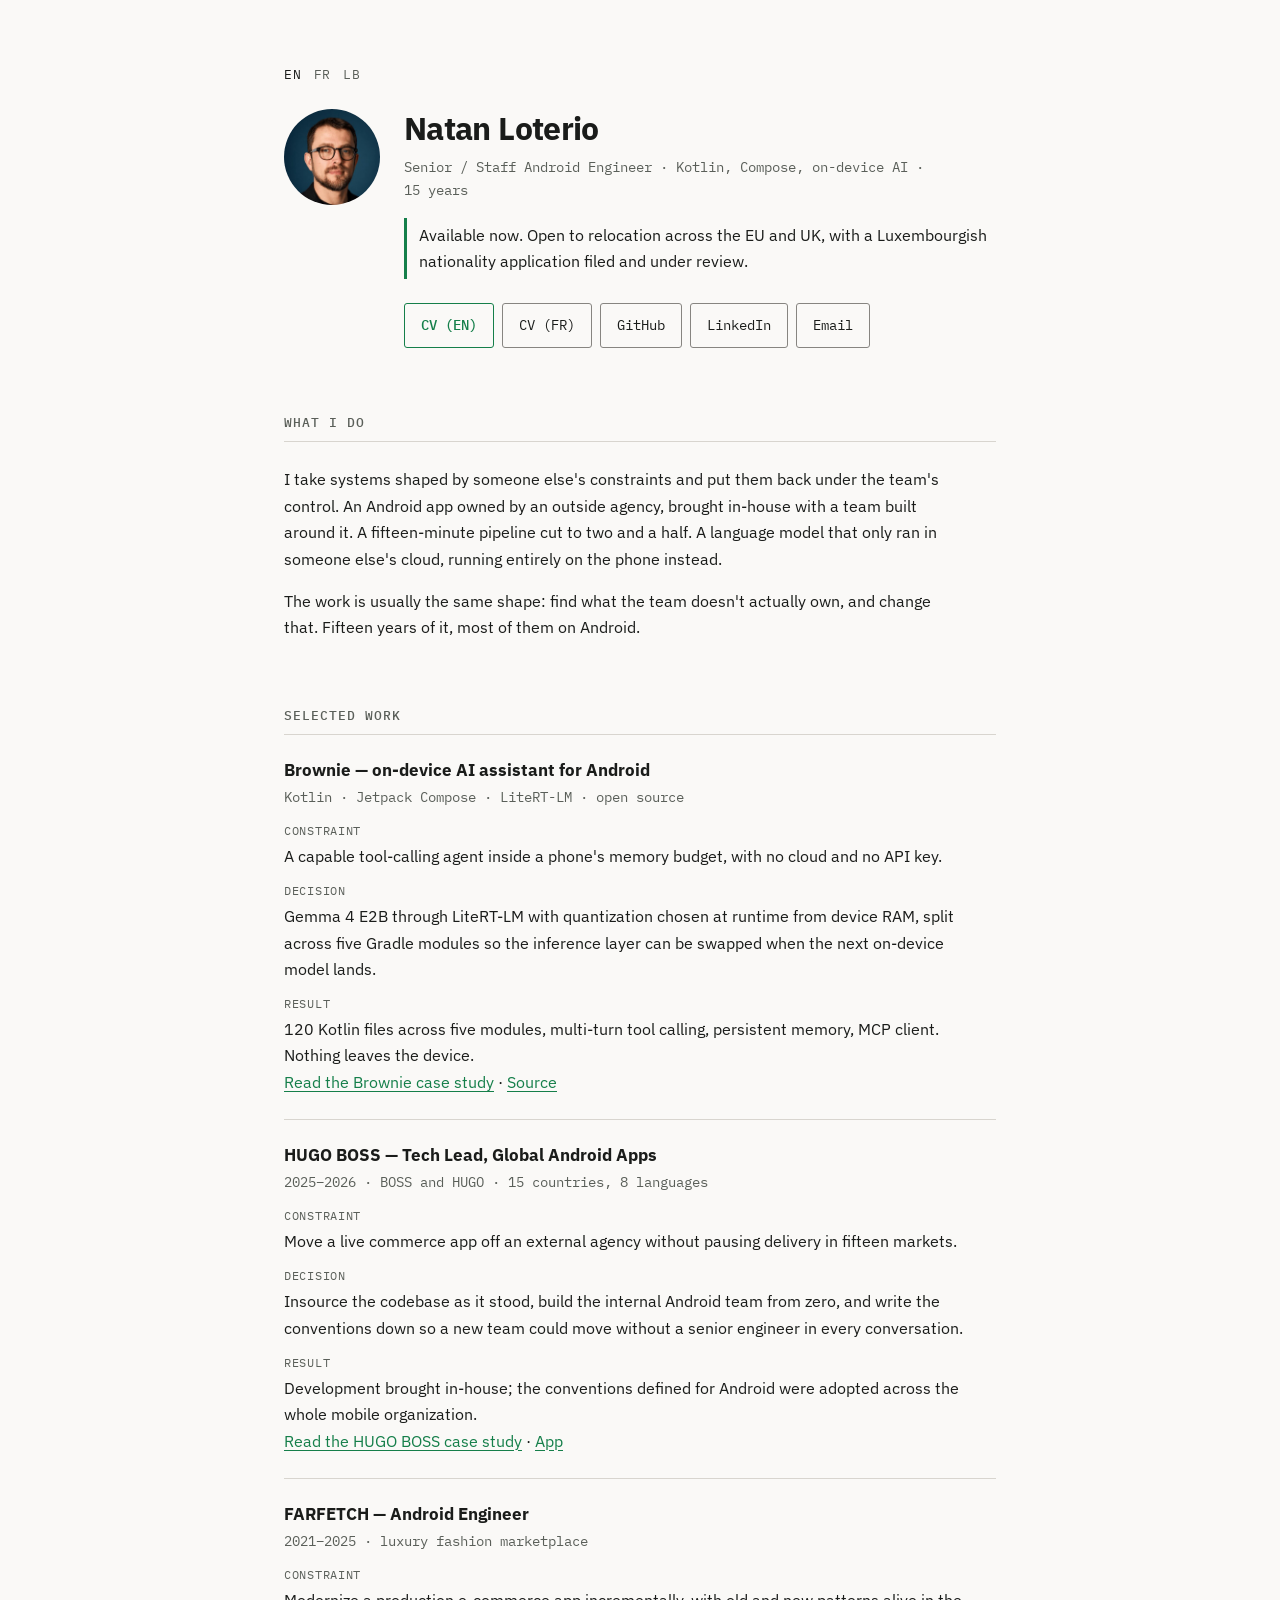
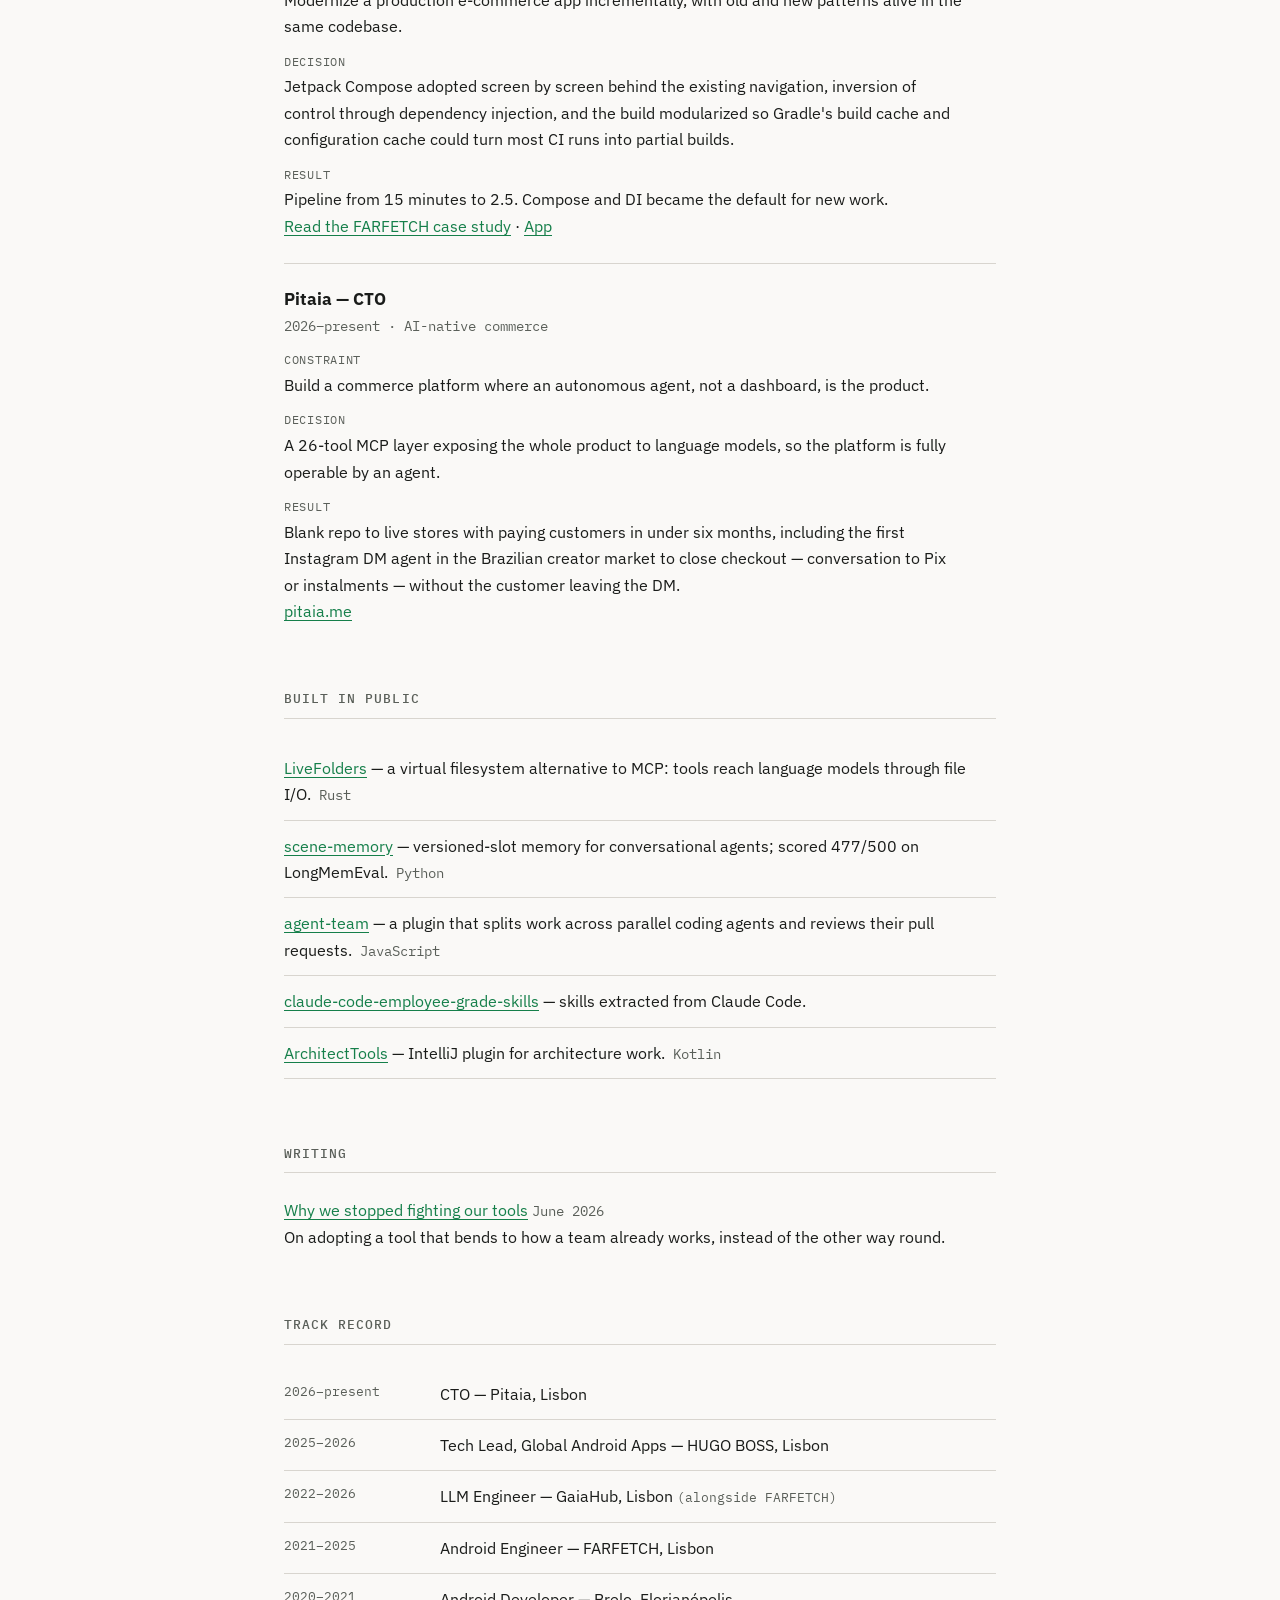
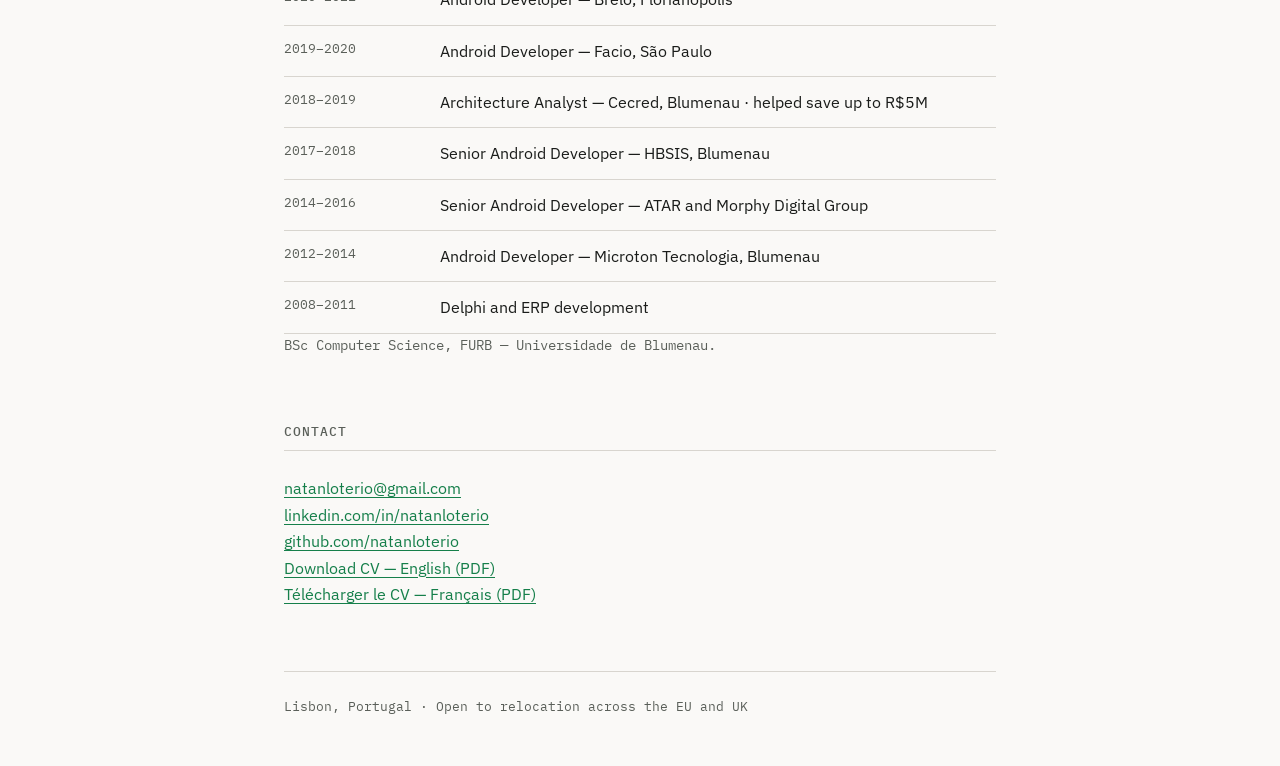
==== index.html @ 4a1eedd2 "feat: add language infrastructure for FR and LB scaffolding Task 10: switcher, hreflang alternates, " ====
<!DOCTYPE html>
<html lang="en">
<head>
<meta charset="utf-8">
<meta name="viewport" content="width=device-width, initial-scale=1">
<title>Natan Loterio — Senior / Staff Android Engineer</title>
<meta name="description" content="Senior / Staff Android Engineer, 15 years in software and 13 on Android. Kotlin, Compose, on-device AI. Previously Tech Lead at HUGO BOSS and Android Engineer at FARFETCH. Open to relocation across the EU and UK.">
<meta property="og:title" content="Natan Loterio — Senior / Staff Android Engineer">
<meta property="og:description" content="Fifteen years of it, most of them on Android. I take systems shaped by someone else's constraints and put them back under the team's control.">
<meta property="og:image" content="https://loterio.me/assets/og.png">
<meta property="og:url" content="https://loterio.me/">
<meta property="og:type" content="profile">
<link rel="canonical" href="https://loterio.me/">
<link rel="alternate" hreflang="en" href="https://loterio.me/">
<link rel="alternate" hreflang="fr" href="https://loterio.me/fr/">
<link rel="alternate" hreflang="lb" href="https://loterio.me/lb/">
<link rel="alternate" hreflang="x-default" href="https://loterio.me/">
<link rel="icon" href="assets/favicon.ico" sizes="any">
<link rel="preconnect" href="https://fonts.googleapis.com">
<link rel="preconnect" href="https://fonts.gstatic.com" crossorigin>
<link href="https://fonts.googleapis.com/css2?family=IBM+Plex+Mono:wght@400;500&family=IBM+Plex+Sans:wght@400;500&display=swap" rel="stylesheet">
<link rel="stylesheet" href="assets/site.css">
<script type="application/ld+json">
{"@context":"https://schema.org","@type":"Person","name":"Natan Loterio","jobTitle":"Senior / Staff Android Engineer","email":"mailto:natanloterio@gmail.com","url":"https://loterio.me/","image":"https://loterio.me/assets/natan.jpg","address":{"@type":"PostalAddress","addressLocality":"Lisbon","addressCountry":"PT"},"alumniOf":{"@type":"CollegeOrUniversity","name":"FURB — Universidade de Blumenau"},"knowsAbout":["Android","Kotlin","Jetpack Compose","On-device machine learning","Mobile architecture"],"sameAs":["https://github.com/natanloterio","https://www.linkedin.com/in/natanloterio","https://natanloterio.substack.com"]}
</script>
</head>
<body>

<nav class="langs" aria-label="Language">
  <span aria-current="true">EN</span>
  <a href="fr/" hreflang="fr" lang="fr">FR</a>
  <a href="lb/" hreflang="lb" lang="lb">LB</a>
</nav>

<header class="hero">
  <img class="portrait" src="assets/natan.jpg" width="96" height="96" alt="Portrait of Natan Loterio">
  <div>
    <h1>Natan Loterio</h1>
    <p class="role">Senior / Staff Android Engineer · Kotlin, Compose, on-device AI · 15&nbsp;years</p>
    <p class="status">Available now. Open to relocation across the EU and UK, with a Luxembourgish nationality application filed and under review.</p>
    <nav class="actions" aria-label="Profile links">
      <a class="btn primary" href="assets/cv-en.pdf">CV (EN)</a>
      <a class="btn" href="assets/cv-fr.pdf">CV (FR)</a>
      <a class="btn" href="https://github.com/natanloterio" rel="noopener noreferrer">GitHub</a>
      <a class="btn" href="https://www.linkedin.com/in/natanloterio" rel="noopener noreferrer">LinkedIn</a>
      <a class="btn" href="mailto:natanloterio@gmail.com">Email</a>
    </nav>
  </div>
</header>

<main>

<section id="thesis">
  <h2>What I do</h2>
  <p>I take systems shaped by someone else's constraints and put them back under the team's control. An Android app owned by an outside agency, brought in-house with a team built around it. A fifteen-minute pipeline cut to two and a half. A language model that only ran in someone else's cloud, running entirely on the phone instead.</p>
  <p>The work is usually the same shape: find what the team doesn't actually own, and change that. Fifteen years of it, most of them on Android.</p>
</section>

<section id="proof">
  <h2>Selected work</h2>

  <article class="proof-item">
    <h3>Brownie — on-device AI assistant for Android</h3>
    <p class="meta">Kotlin · Jetpack Compose · LiteRT-LM · open source</p>
    <dl>
      <dt>Constraint</dt>
      <dd>A capable tool-calling agent inside a phone's memory budget, with no cloud and no API key.</dd>
      <dt>Decision</dt>
      <dd>Gemma 4 E2B through LiteRT-LM with quantization chosen at runtime from device RAM, split across five Gradle modules so the inference layer can be swapped when the next on-device model lands.</dd>
      <dt>Result</dt>
      <dd>120 Kotlin files across five modules, multi-turn tool calling, persistent memory, MCP client. Nothing leaves the device.</dd>
    </dl>
    <p><a href="work/brownie.html">Read the Brownie case study</a> · <a href="https://github.com/natanloterio/Brownie" rel="noopener noreferrer">Source</a></p>
  </article>

  <article class="proof-item">
    <h3>HUGO BOSS — Tech Lead, Global Android Apps</h3>
    <p class="meta">2025–2026 · BOSS and HUGO · 15 countries, 8 languages</p>
    <dl>
      <dt>Constraint</dt>
      <dd>Move a live commerce app off an external agency without pausing delivery in fifteen markets.</dd>
      <dt>Decision</dt>
      <dd>Insource the codebase as it stood, build the internal Android team from zero, and write the conventions down so a new team could move without a senior engineer in every conversation.</dd>
      <dt>Result</dt>
      <dd>Development brought in-house; the conventions defined for Android were adopted across the whole mobile organization.</dd>
    </dl>
    <p><a href="work/hugo-boss.html">Read the HUGO BOSS case study</a> · <a href="https://play.google.com/store/apps/details?id=com.hugoboss.hugoboss" rel="noopener noreferrer">App</a></p>
  </article>

  <article class="proof-item">
    <h3>FARFETCH — Android Engineer</h3>
    <p class="meta">2021–2025 · luxury fashion marketplace</p>
    <dl>
      <dt>Constraint</dt>
      <dd>Modernize a production e-commerce app incrementally, with old and new patterns alive in the same codebase.</dd>
      <dt>Decision</dt>
      <dd>Jetpack Compose adopted screen by screen behind the existing navigation, inversion of control through dependency injection, and the build modularized so Gradle's build cache and configuration cache could turn most CI runs into partial builds.</dd>
      <dt>Result</dt>
      <dd>Pipeline from 15 minutes to 2.5. Compose and DI became the default for new work.</dd>
    </dl>
    <p><a href="work/farfetch.html">Read the FARFETCH case study</a> · <a href="https://play.google.com/store/apps/details?id=com.farfetch.farfetchshop" rel="noopener noreferrer">App</a></p>
  </article>

  <article class="proof-item">
    <h3>Pitaia — CTO</h3>
    <p class="meta">2026–present · AI-native commerce</p>
    <dl>
      <dt>Constraint</dt>
      <dd>Build a commerce platform where an autonomous agent, not a dashboard, is the product.</dd>
      <dt>Decision</dt>
      <dd>A 26-tool MCP layer exposing the whole product to language models, so the platform is fully operable by an agent.</dd>
      <dt>Result</dt>
      <dd>Blank repo to live stores with paying customers in under six months, including the first Instagram DM agent in the Brazilian creator market to close checkout — conversation to Pix or instalments — without the customer leaving the DM.</dd>
    </dl>
    <p><a href="https://pitaia.me" rel="noopener noreferrer">pitaia.me</a></p>
  </article>
</section>

<section id="open-source">
  <h2>Built in public</h2>
  <ul class="repo-list">
    <li><a href="https://github.com/natanloterio/LiveFolders" rel="noopener noreferrer">LiveFolders</a> — a virtual filesystem alternative to MCP: tools reach language models through file I/O.<span class="stack">Rust</span></li>
    <li><a href="https://github.com/natanloterio/scene-memory" rel="noopener noreferrer">scene-memory</a> — versioned-slot memory for conversational agents; scored 477/500 on LongMemEval.<span class="stack">Python</span></li>
    <li><a href="https://github.com/natanloterio/agent-team" rel="noopener noreferrer">agent-team</a> — a plugin that splits work across parallel coding agents and reviews their pull requests.<span class="stack">JavaScript</span></li>
    <li><a href="https://github.com/natanloterio/claude-code-employee-grade-skills" rel="noopener noreferrer">claude-code-employee-grade-skills</a> — skills extracted from Claude Code.</li>
    <li><a href="https://github.com/natanloterio/ArchitectTools" rel="noopener noreferrer">ArchitectTools</a> — IntelliJ plugin for architecture work.<span class="stack">Kotlin</span></li>
  </ul>
</section>

<section id="writing">
  <h2>Writing</h2>
  <ul class="plain">
    <li>
      <a href="https://natanloterio.substack.com/p/why-we-stopped-fighting-our-tools" rel="noopener noreferrer">Why we stopped fighting our tools</a>
      <span class="period">June 2026</span>
      <p>On adopting a tool that bends to how a team already works, instead of the other way round.</p>
    </li>
  </ul>
</section>

<section id="track-record">
  <h2>Track record</h2>
  <ul class="timeline">
    <li><span class="period">2026–present</span><span>CTO — Pitaia, Lisbon</span></li>
    <li><span class="period">2025–2026</span><span>Tech Lead, Global Android Apps — HUGO BOSS, Lisbon</span></li>
    <li><span class="period">2022–2026</span><span>LLM Engineer — GaiaHub, Lisbon <span class="period">(alongside FARFETCH)</span></span></li>
    <li><span class="period">2021–2025</span><span>Android Engineer — FARFETCH, Lisbon</span></li>
    <li><span class="period">2020–2021</span><span>Android Developer — Brelo, Florianópolis</span></li>
    <li><span class="period">2019–2020</span><span>Android Developer — Facio, São Paulo</span></li>
    <li><span class="period">2018–2019</span><span>Architecture Analyst — Cecred, Blumenau · helped save up to R$5M</span></li>
    <li><span class="period">2017–2018</span><span>Senior Android Developer — HBSIS, Blumenau</span></li>
    <li><span class="period">2014–2016</span><span>Senior Android Developer — ATAR and Morphy Digital Group</span></li>
    <li><span class="period">2012–2014</span><span>Android Developer — Microton Tecnologia, Blumenau</span></li>
    <li><span class="period">2008–2011</span><span>Delphi and ERP development</span></li>
  </ul>
  <p class="meta">BSc Computer Science, FURB — Universidade de Blumenau.</p>
</section>

<section id="contact">
  <h2>Contact</h2>
  <ul class="plain">
    <li><a href="mailto:natanloterio@gmail.com">natanloterio@gmail.com</a></li>
    <li><a href="https://www.linkedin.com/in/natanloterio" rel="noopener noreferrer">linkedin.com/in/natanloterio</a></li>
    <li><a href="https://github.com/natanloterio" rel="noopener noreferrer">github.com/natanloterio</a></li>
    <li><a href="assets/cv-en.pdf">Download CV — English (PDF)</a></li>
    <li><a href="assets/cv-fr.pdf">Télécharger le CV — Français (PDF)</a></li>
  </ul>
</section>

</main>

<footer>Lisbon, Portugal · Open to relocation across the EU and UK</footer>

</body>
</html>
---- assets/site.css ----
:root {
  --bg: #faf9f7;
  --surface: #f2f0ec;
  --text: #1a1c1a;
  --muted: #5a5f59;
  --accent: #157f4a;
  --rule: #d8d5cf;
  --rule-interactive: #878581;
  --mono: 'IBM Plex Mono', ui-monospace, SFMono-Regular, Menlo, monospace;
  --sans: 'IBM Plex Sans', system-ui, -apple-system, 'Segoe UI', sans-serif;
  --measure: 68ch;
  --page: 760px;
  --s1: 4px;  --s2: 8px;   --s3: 12px; --s4: 16px;
  --s6: 24px; --s8: 32px;  --s12: 48px; --s16: 64px;
}

@media (prefers-color-scheme: dark) {
  :root {
    --bg: #0d0d0d;
    --surface: #161816;
    --text: #e6e6e3;
    --muted: #8b8f8a;
    --accent: #63c98a;
    --rule: #262826;
    --rule-interactive: #666866;
  }
}

*, *::before, *::after { box-sizing: border-box; }
body, h1, h2, h3, p, ul, ol, figure { margin: 0; }

body {
  background: var(--bg);
  color: var(--text);
  font-family: var(--sans);
  font-size: 16px;
  line-height: 1.65;
  max-width: var(--page);
  margin: 0 auto;
  padding: var(--s16) var(--s6) var(--s12);
  -webkit-font-smoothing: antialiased;
}

a { color: var(--accent); text-underline-offset: 3px; }
a:hover { text-decoration-thickness: 2px; }
:focus-visible { outline: 2px solid var(--accent); outline-offset: 3px; border-radius: 2px; }

h1 { font-size: 32px; line-height: 1.2; letter-spacing: -0.02em; }
h2 {
  font-family: var(--mono);
  font-size: 13px;
  font-weight: 500;
  letter-spacing: 0.08em;
  text-transform: uppercase;
  color: var(--muted);
  padding-bottom: var(--s2);
  border-bottom: 1px solid var(--rule);
  margin-bottom: var(--s6);
}
h3 { font-size: 17px; line-height: 1.35; }
p { max-width: var(--measure); }
p + p { margin-top: var(--s4); }

.mono, .meta, .period, .stack { font-family: var(--mono); font-size: 14px; color: var(--muted); }

section { margin-top: var(--s16); }

/* Hero */
.hero h1 { margin-bottom: var(--s2); }
.hero .role { font-family: var(--mono); font-size: 14px; color: var(--muted); margin-bottom: var(--s4); }
.hero .status {
  font-size: 16px;
  border-left: 3px solid var(--accent);
  padding: var(--s1) 0 var(--s1) var(--s3);
  margin-bottom: var(--s6);
}

.hero { display: grid; grid-template-columns: 96px 1fr; gap: var(--s6); align-items: start; }
.hero > div { min-width: 0; }
.portrait { width: 96px; height: 96px; border-radius: 50%; display: block; }

@media (max-width: 640px) {
  .hero { grid-template-columns: 64px 1fr; gap: var(--s4); }
  .portrait { width: 64px; height: 64px; }
}

.actions { display: flex; flex-wrap: wrap; gap: var(--s2); }
.btn {
  font-family: var(--mono);
  font-size: 14px;
  text-decoration: none;
  color: var(--text);
  border: 1px solid var(--rule-interactive);
  border-radius: 3px;
  padding: 10px var(--s4);
  min-height: 44px;
  display: inline-flex;
  align-items: center;
}
.btn:hover { border-color: var(--accent); color: var(--accent); }
.btn.primary { border-color: var(--accent); color: var(--accent); font-weight: 500; }

/* Proof */
.proof-item { padding-top: var(--s6); border-top: 1px solid var(--rule); margin-top: var(--s6); }
.proof-item:first-of-type { border-top: 0; margin-top: 0; padding-top: 0; }
.proof-item h3 { margin-bottom: var(--s1); }
.proof-item dl { margin: var(--s3) 0 0; }
.proof-item dt {
  font-family: var(--mono); font-size: 12px; letter-spacing: 0.06em;
  text-transform: uppercase; color: var(--muted); margin-top: var(--s3);
}
.proof-item dd { margin: 2px 0 0; max-width: var(--measure); }

/* Repos and writing */
.repo-list, .plain { list-style: none; padding: 0; }
.repo-list li { padding: var(--s3) 0; border-bottom: 1px solid var(--rule); }
.repo-list .stack { margin-left: var(--s2); }

/* Track record */
.timeline { list-style: none; padding: 0; }
.timeline li {
  display: grid;
  grid-template-columns: 140px 1fr;
  gap: var(--s4);
  padding: var(--s3) 0;
  border-bottom: 1px solid var(--rule);
}
.timeline .period { font-size: 13px; }

/* Case studies */
.case-nav { font-family: var(--mono); font-size: 14px; margin-bottom: var(--s8); }
.case h2 { margin-top: var(--s12); }
.case p { margin-top: var(--s4); }
.case ul { max-width: var(--measure); padding-left: 1.1em; margin-top: var(--s4); }
.case li { margin-top: var(--s2); }

footer {
  margin-top: var(--s16);
  padding-top: var(--s6);
  border-top: 1px solid var(--rule);
  font-family: var(--mono);
  font-size: 13px;
  color: var(--muted);
}

@media (max-width: 640px) {
  body { padding: var(--s8) var(--s4) var(--s12); font-size: 15px; }
  h1 { font-size: 26px; }
  .timeline li { grid-template-columns: 1fr; gap: 2px; }
}

@media (prefers-reduced-motion: reduce) {
  *, *::before, *::after { animation: none !important; transition: none !important; }
}

@media print {
  :root {
    --bg: #ffffff; --surface: #ffffff; --text: #000000;
    --muted: #444444; --accent: #000000; --rule: #cccccc;
  }
  body { max-width: none; padding: 0; font-size: 11pt; }
  .actions, .case-nav { display: none; }
  a { text-decoration: underline; }
  a[href^="http"]::after { content: " (" attr(href) ")"; font-size: 9pt; color: #444; }
}

.langs {
  font-family: var(--mono);
  font-size: 13px;
  letter-spacing: 0.06em;
  margin-bottom: var(--s6);
  display: flex;
  gap: var(--s3);
}
.langs span { color: var(--text); }
.langs a { color: var(--muted); text-decoration: none; }
.langs a:hover { color: var(--accent); text-decoration: underline; }
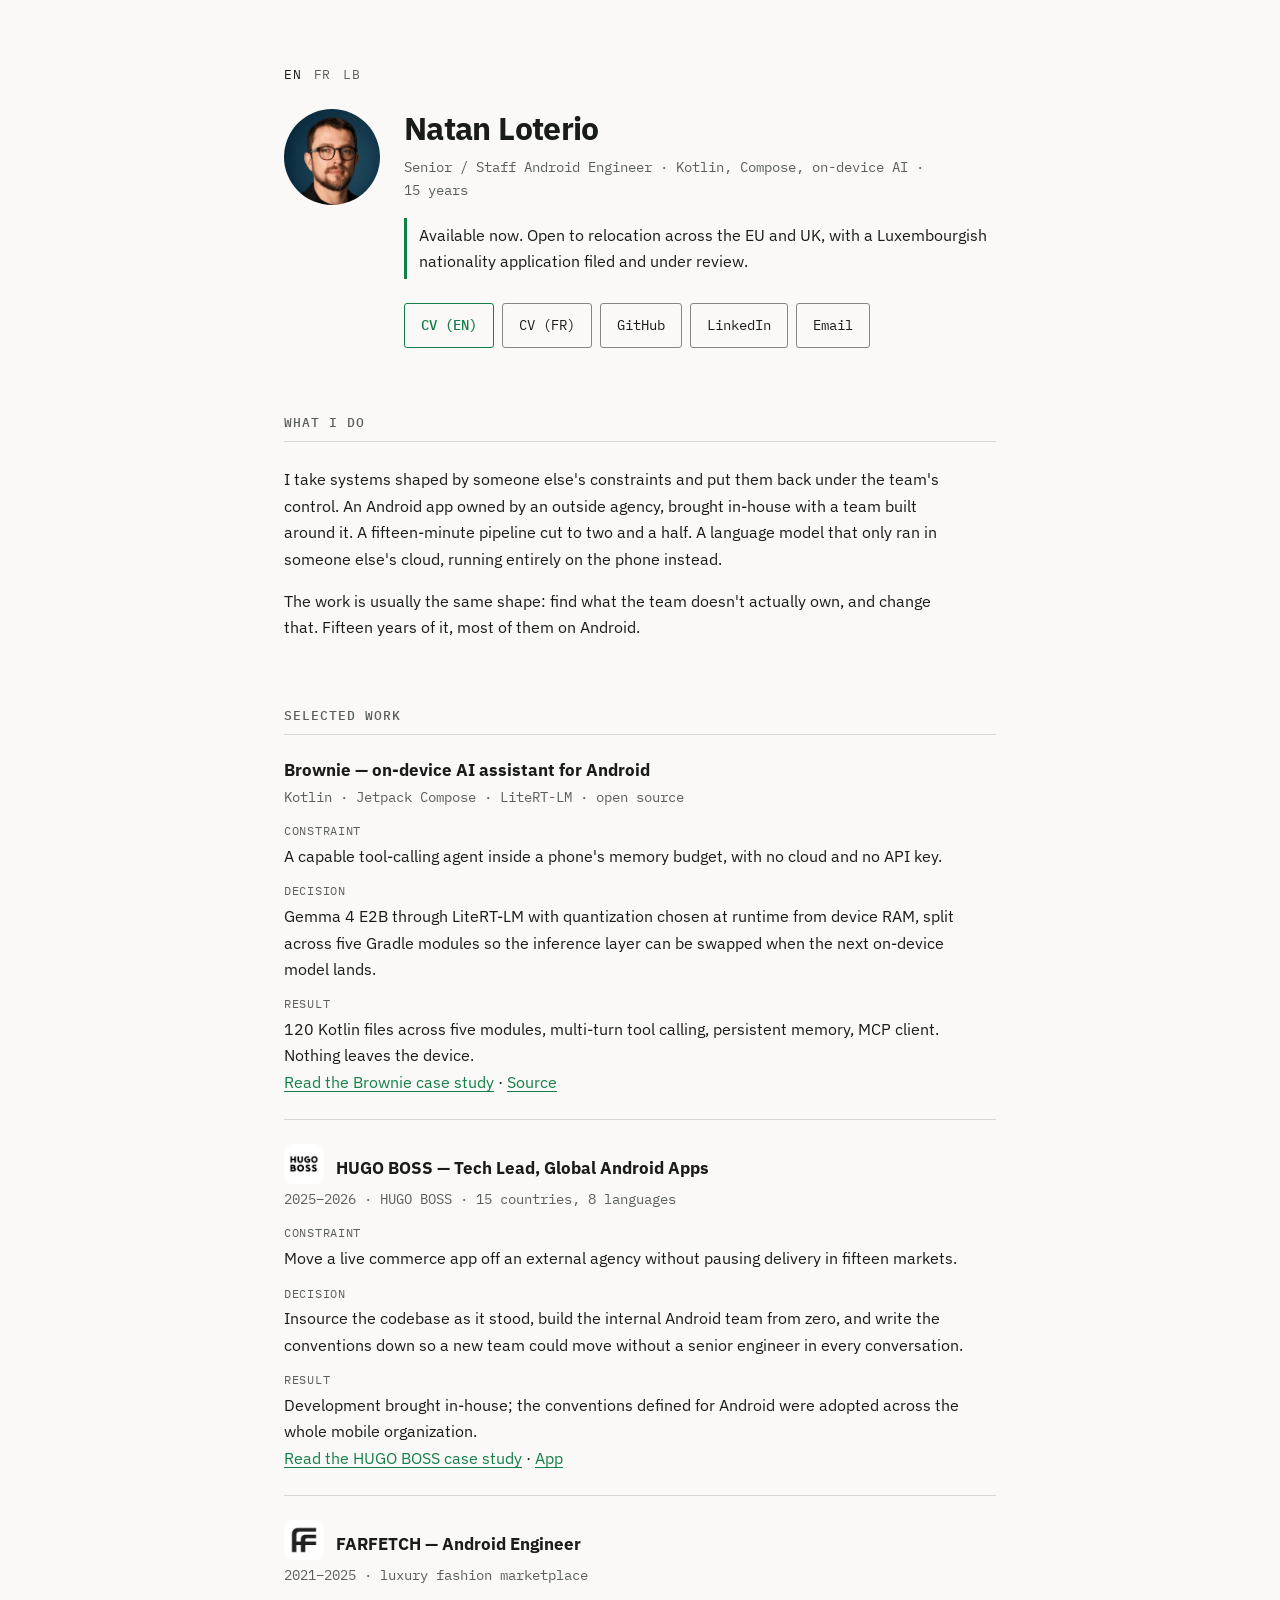
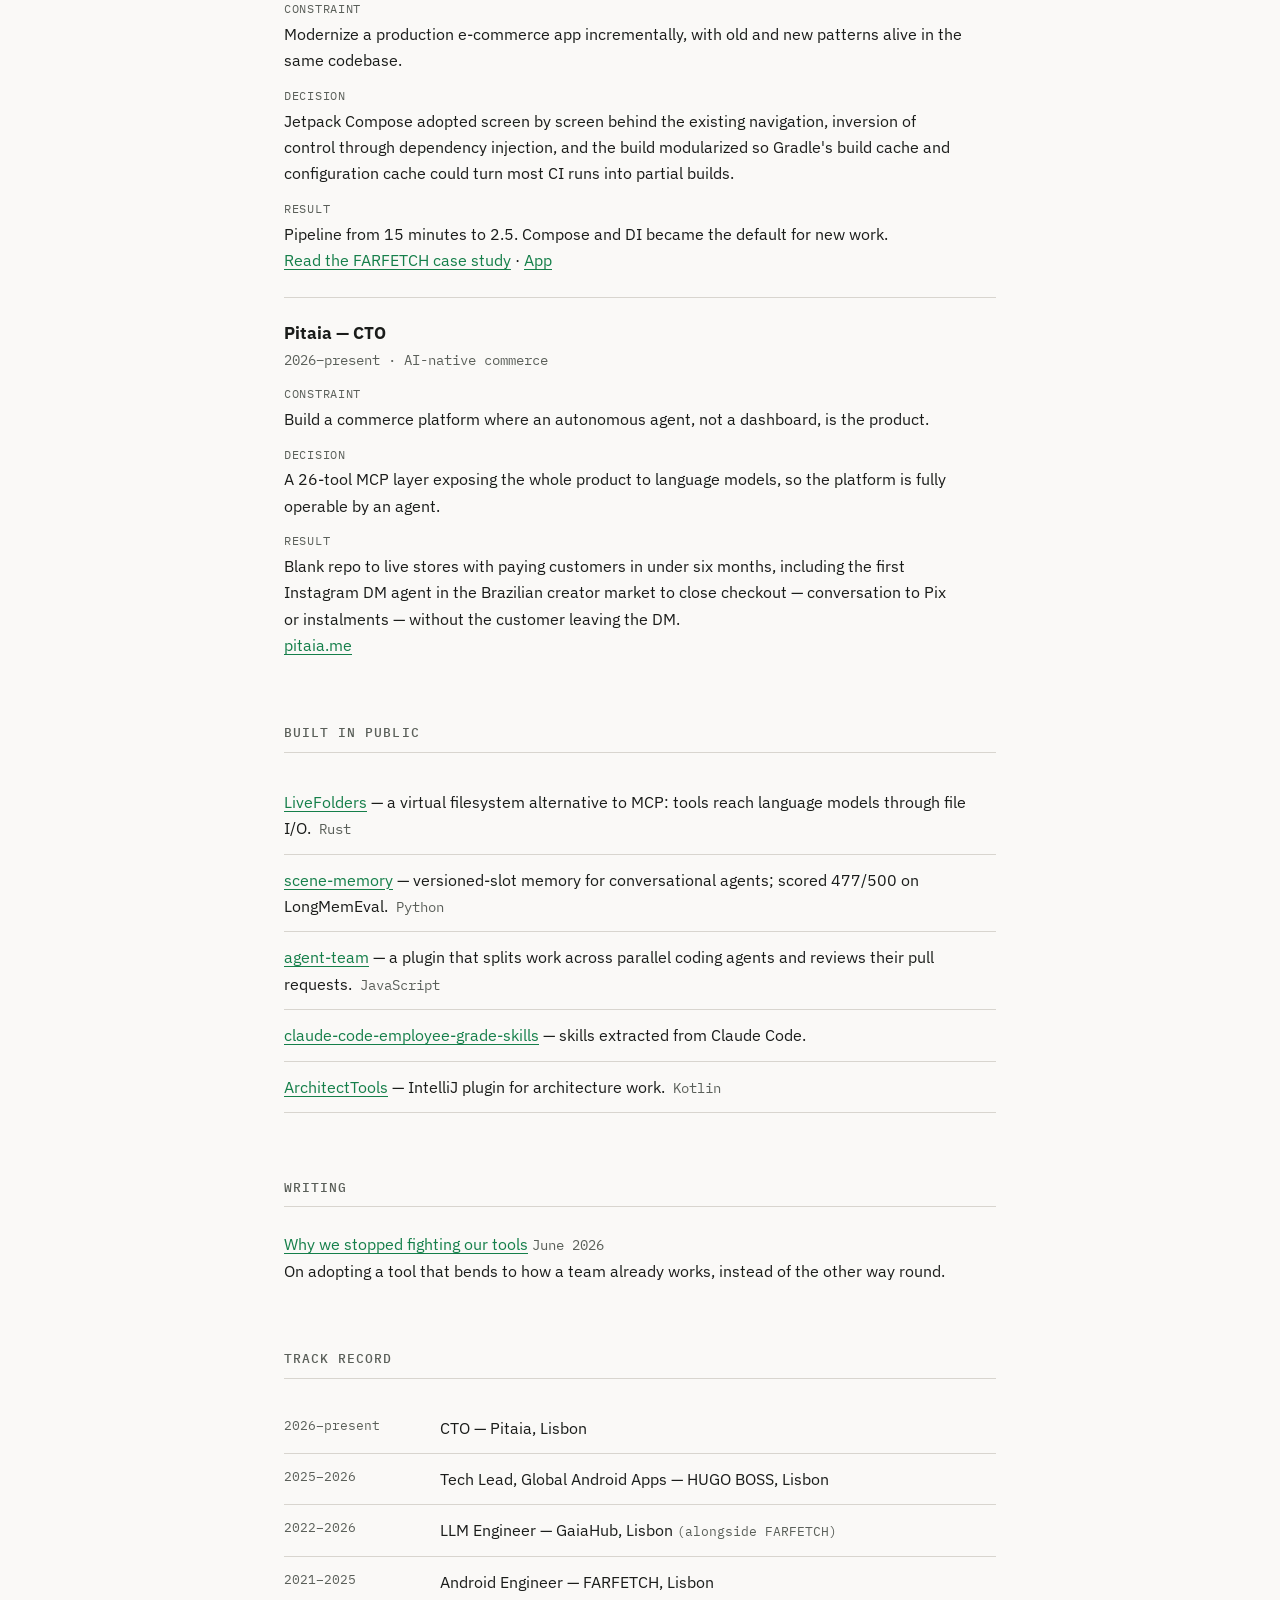
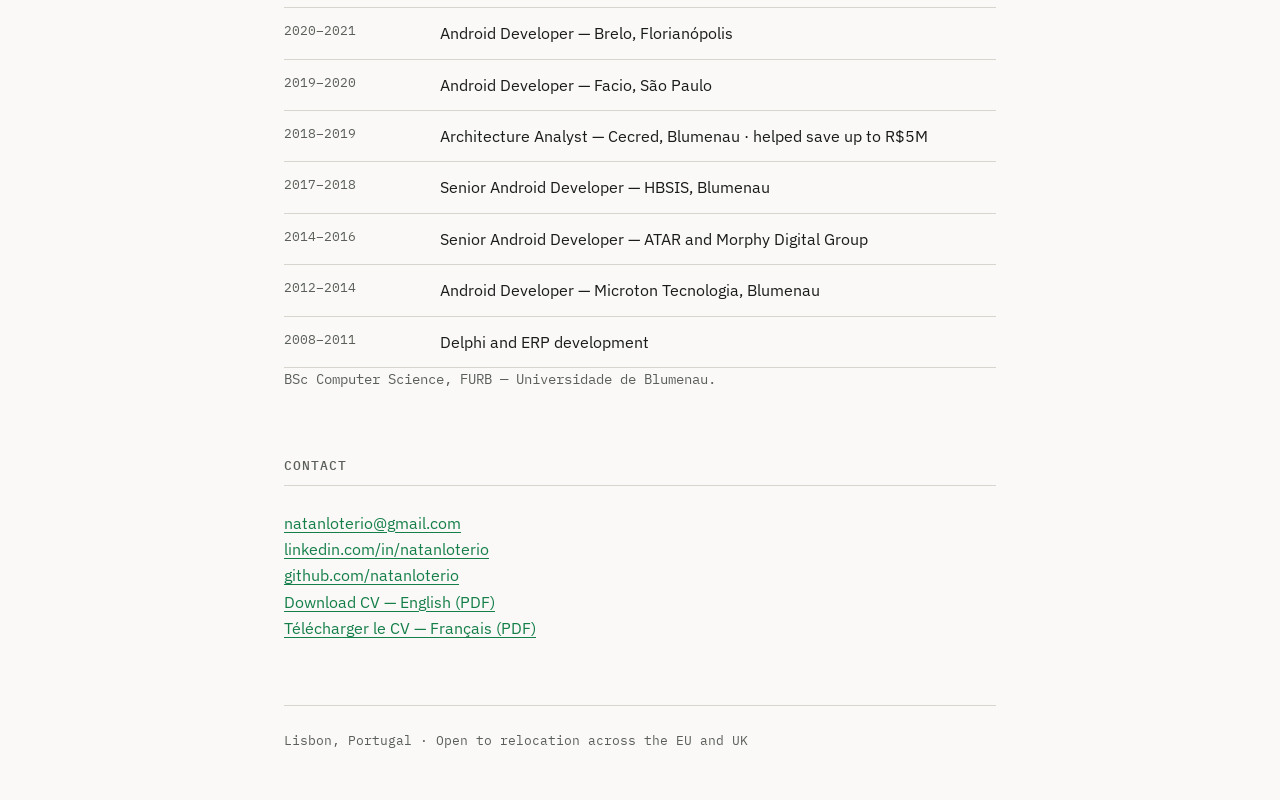
==== commit 611f82f8: "feat: add HUGO BOSS and FARFETCH app icons, sharpen the brand scan line Icons come from the Play Sto" ====
--- a/index.html
+++ b/index.html
@@ -21,7 +21,7 @@
 <link href="https://fonts.googleapis.com/css2?family=IBM+Plex+Mono:wght@400;500&family=IBM+Plex+Sans:wght@400;500&display=swap" rel="stylesheet">
 <link rel="stylesheet" href="assets/site.css">
 <script type="application/ld+json">
-{"@context":"https://schema.org","@type":"Person","name":"Natan Loterio","jobTitle":"Senior / Staff Android Engineer","email":"mailto:natanloterio@gmail.com","url":"https://loterio.me/","image":"https://loterio.me/assets/natan.jpg","address":{"@type":"PostalAddress","addressLocality":"Lisbon","addressCountry":"PT"},"alumniOf":{"@type":"CollegeOrUniversity","name":"FURB — Universidade de Blumenau"},"knowsAbout":["Android","Kotlin","Jetpack Compose","On-device machine learning","Mobile architecture"],"sameAs":["https://github.com/natanloterio","https://www.linkedin.com/in/natanloterio","https://natanloterio.substack.com"]}
+{"@context":"https://schema.org","@type":"Person","name":"Natan Loterio","jobTitle":"Senior Android Engineer · Tech Lead","email":"mailto:natanloterio@gmail.com","url":"https://loterio.me/","image":"https://loterio.me/assets/natan.jpg","address":{"@type":"PostalAddress","addressLocality":"Lisbon","addressCountry":"PT"},"alumniOf":{"@type":"CollegeOrUniversity","name":"FURB — Universidade de Blumenau"},"knowsAbout":["Android","Kotlin","Jetpack Compose","On-device machine learning","Mobile architecture"],"sameAs":["https://github.com/natanloterio","https://www.linkedin.com/in/natanloterio","https://natanloterio.substack.com"]}
 </script>
 </head>
 <body>
@@ -74,8 +74,8 @@
   </article>
 
   <article class="proof-item">
-    <h3>HUGO BOSS — Tech Lead, Global Android Apps</h3>
-    <p class="meta">2025–2026 · BOSS and HUGO · 15 countries, 8 languages</p>
+    <h3><img class="app-icon" src="assets/app-hugoboss.png" width="40" height="40" alt="">HUGO BOSS — Tech Lead, Global Android Apps</h3>
+    <p class="meta">2025–2026 · HUGO BOSS · 15 countries, 8 languages</p>
     <dl>
       <dt>Constraint</dt>
       <dd>Move a live commerce app off an external agency without pausing delivery in fifteen markets.</dd>
@@ -88,7 +88,7 @@
   </article>
 
   <article class="proof-item">
-    <h3>FARFETCH — Android Engineer</h3>
+    <h3><img class="app-icon" src="assets/app-farfetch.png" width="40" height="40" alt="">FARFETCH — Android Engineer</h3>
     <p class="meta">2021–2025 · luxury fashion marketplace</p>
     <dl>
       <dt>Constraint</dt>
--- a/assets/site.css
+++ b/assets/site.css
@@ -175,3 +175,11 @@
 .langs span { color: var(--text); }
 .langs a { color: var(--muted); text-decoration: none; }
 .langs a:hover { color: var(--accent); text-decoration: underline; }
+
+.app-icon {
+  width: 40px;
+  height: 40px;
+  border-radius: 22%;
+  vertical-align: -10px;
+  margin-right: var(--s3);
+}
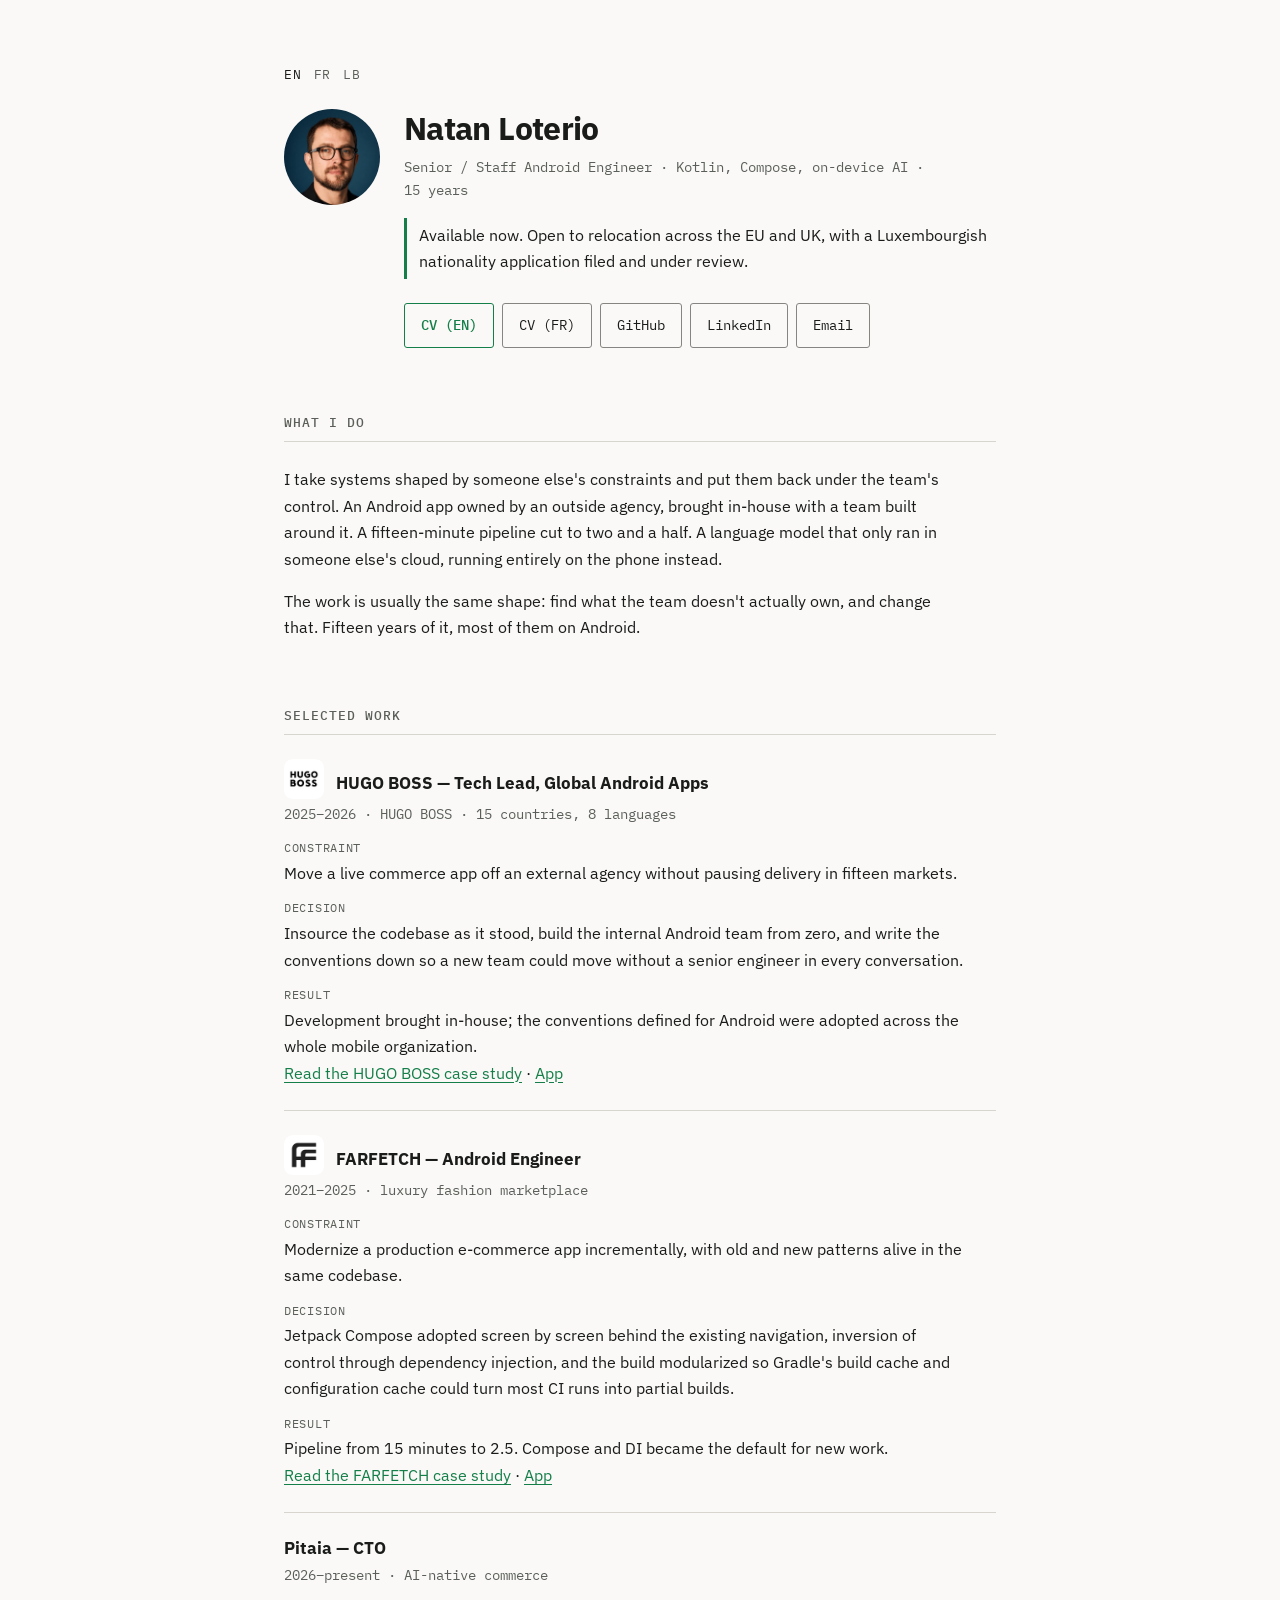
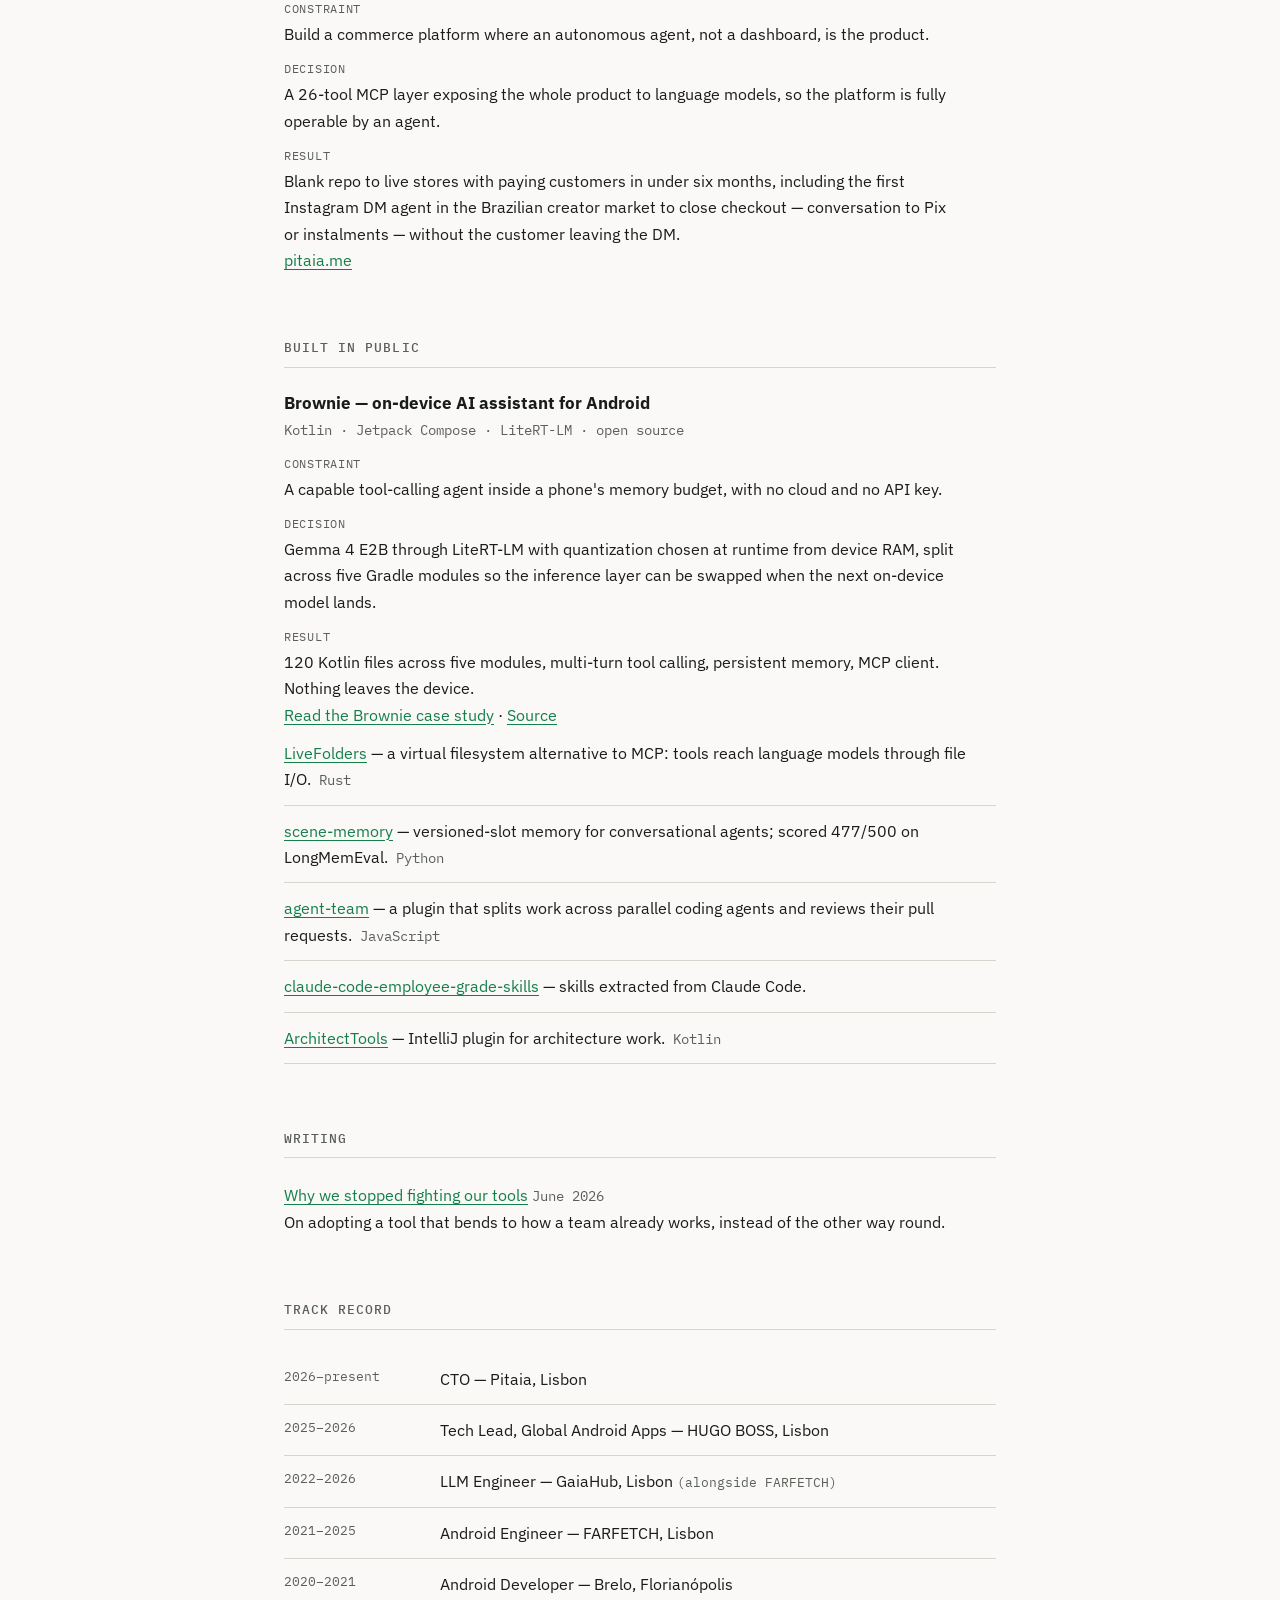
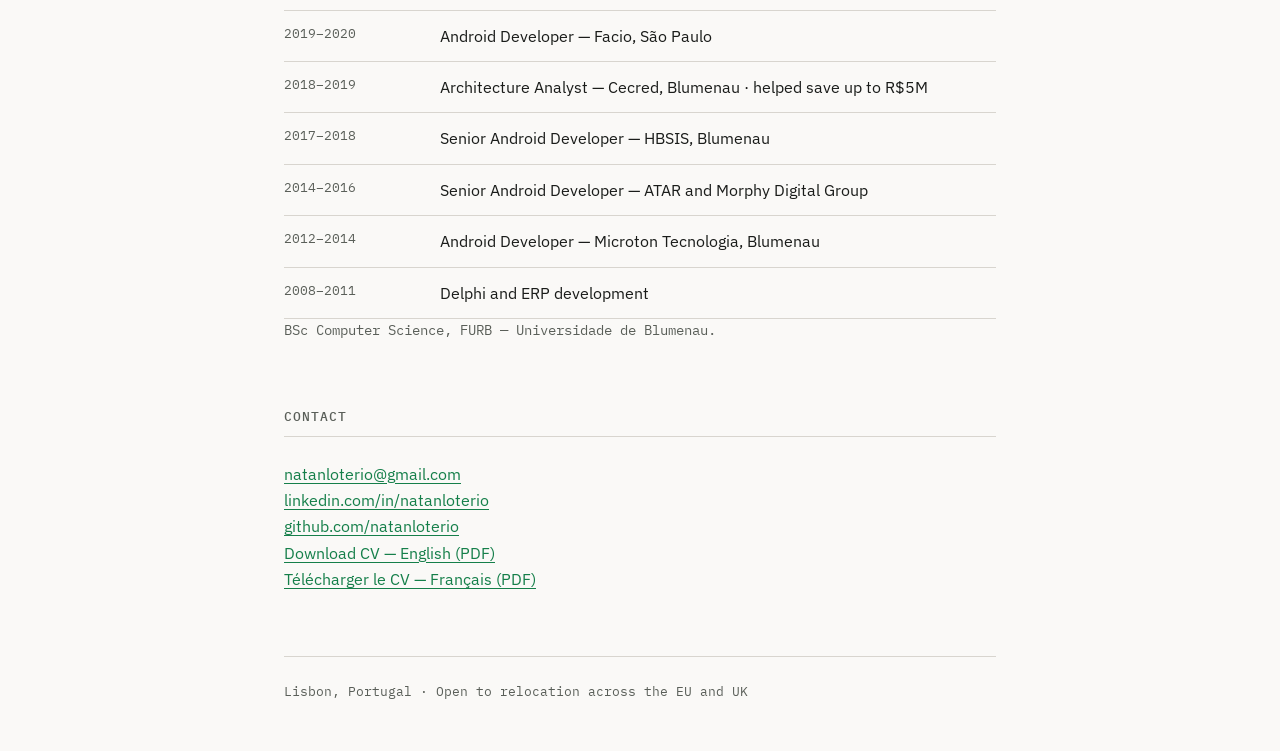
==== commit f33d1fc7: "feat: add the HUGO BOSS re-architecture, move Brownie to open source Three changes, all three langua" ====
--- a/index.html
+++ b/index.html
@@ -60,20 +60,6 @@
   <h2>Selected work</h2>
 
   <article class="proof-item">
-    <h3>Brownie — on-device AI assistant for Android</h3>
-    <p class="meta">Kotlin · Jetpack Compose · LiteRT-LM · open source</p>
-    <dl>
-      <dt>Constraint</dt>
-      <dd>A capable tool-calling agent inside a phone's memory budget, with no cloud and no API key.</dd>
-      <dt>Decision</dt>
-      <dd>Gemma 4 E2B through LiteRT-LM with quantization chosen at runtime from device RAM, split across five Gradle modules so the inference layer can be swapped when the next on-device model lands.</dd>
-      <dt>Result</dt>
-      <dd>120 Kotlin files across five modules, multi-turn tool calling, persistent memory, MCP client. Nothing leaves the device.</dd>
-    </dl>
-    <p><a href="work/brownie.html">Read the Brownie case study</a> · <a href="https://github.com/natanloterio/Brownie" rel="noopener noreferrer">Source</a></p>
-  </article>
-
-  <article class="proof-item">
     <h3><img class="app-icon" src="assets/app-hugoboss.png" width="40" height="40" alt="">HUGO BOSS — Tech Lead, Global Android Apps</h3>
     <p class="meta">2025–2026 · HUGO BOSS · 15 countries, 8 languages</p>
     <dl>
@@ -118,6 +104,21 @@
 
 <section id="open-source">
   <h2>Built in public</h2>
+
+  <article class="proof-item">
+    <h3>Brownie — on-device AI assistant for Android</h3>
+    <p class="meta">Kotlin · Jetpack Compose · LiteRT-LM · open source</p>
+    <dl>
+      <dt>Constraint</dt>
+      <dd>A capable tool-calling agent inside a phone's memory budget, with no cloud and no API key.</dd>
+      <dt>Decision</dt>
+      <dd>Gemma 4 E2B through LiteRT-LM with quantization chosen at runtime from device RAM, split across five Gradle modules so the inference layer can be swapped when the next on-device model lands.</dd>
+      <dt>Result</dt>
+      <dd>120 Kotlin files across five modules, multi-turn tool calling, persistent memory, MCP client. Nothing leaves the device.</dd>
+    </dl>
+    <p><a href="work/brownie.html">Read the Brownie case study</a> · <a href="https://github.com/natanloterio/Brownie" rel="noopener noreferrer">Source</a></p>
+  </article>
+
   <ul class="repo-list">
     <li><a href="https://github.com/natanloterio/LiveFolders" rel="noopener noreferrer">LiveFolders</a> — a virtual filesystem alternative to MCP: tools reach language models through file I/O.<span class="stack">Rust</span></li>
     <li><a href="https://github.com/natanloterio/scene-memory" rel="noopener noreferrer">scene-memory</a> — versioned-slot memory for conversational agents; scored 477/500 on LongMemEval.<span class="stack">Python</span></li>
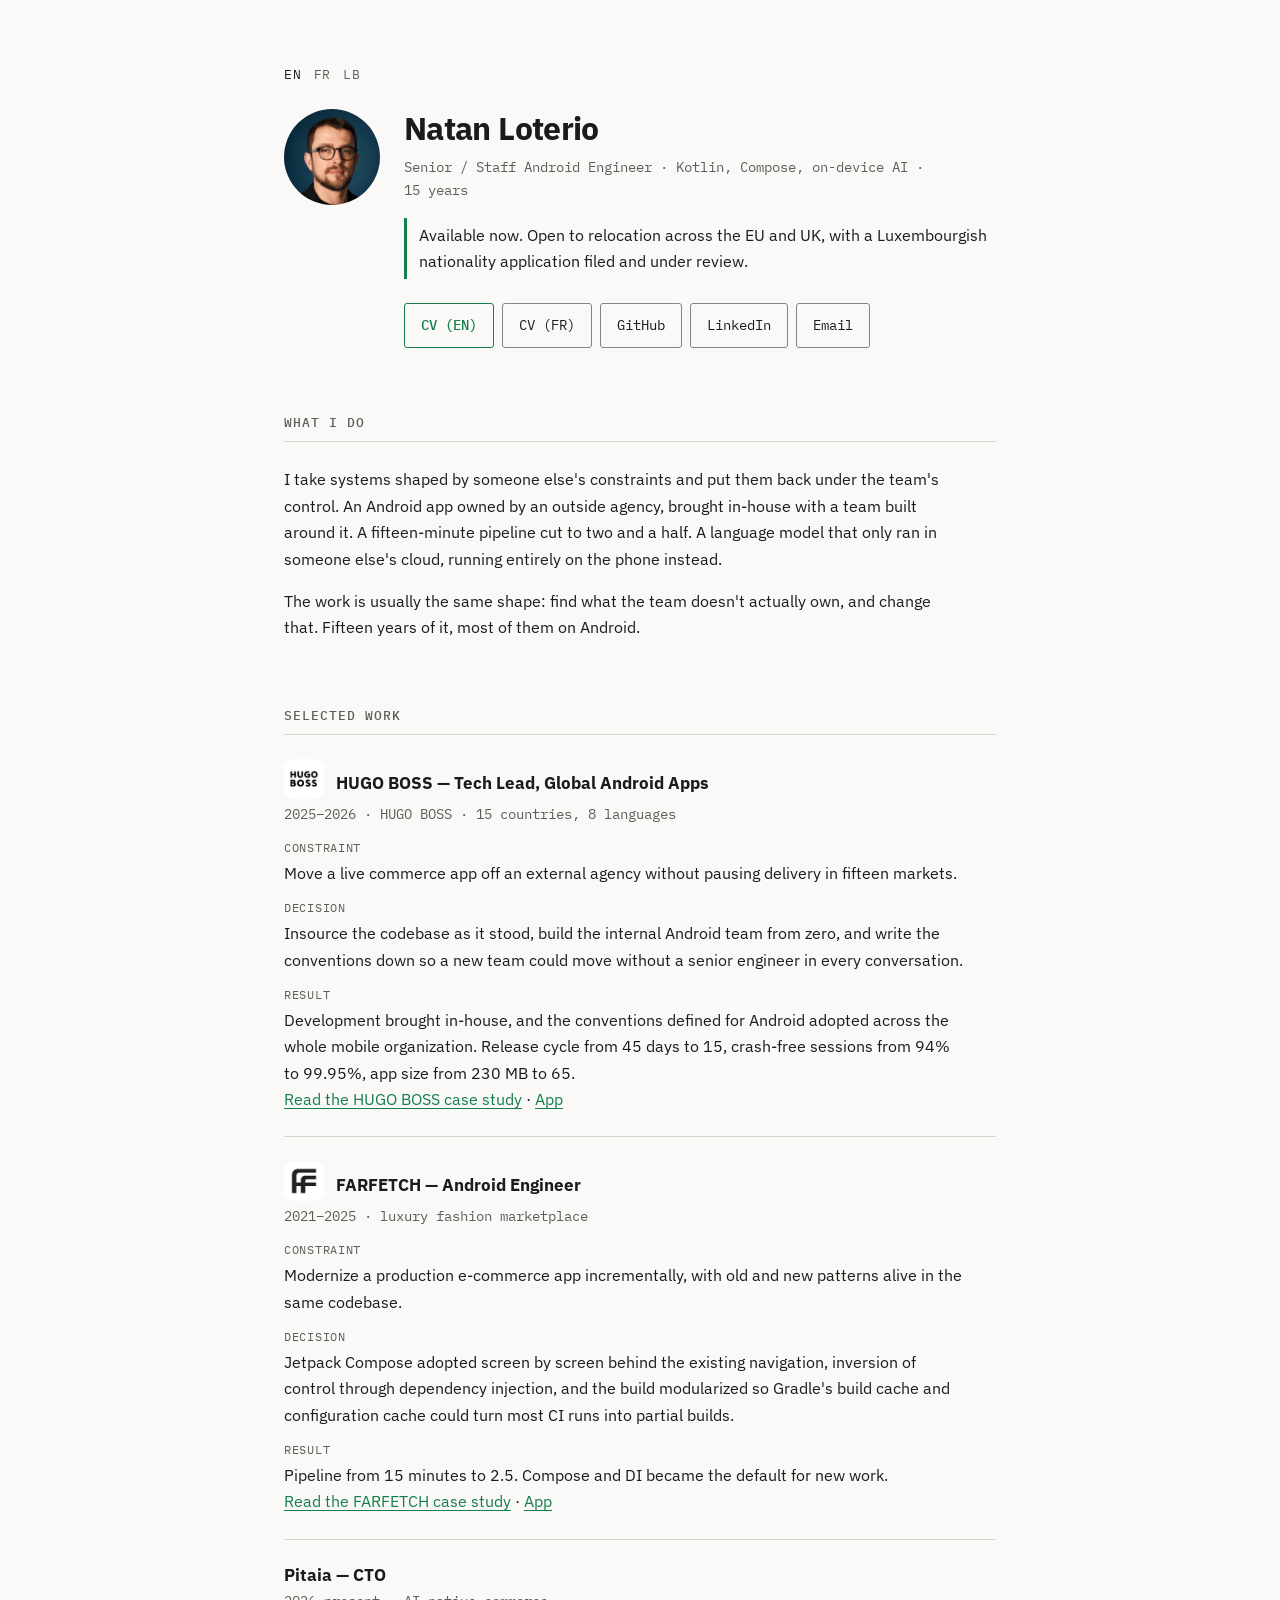
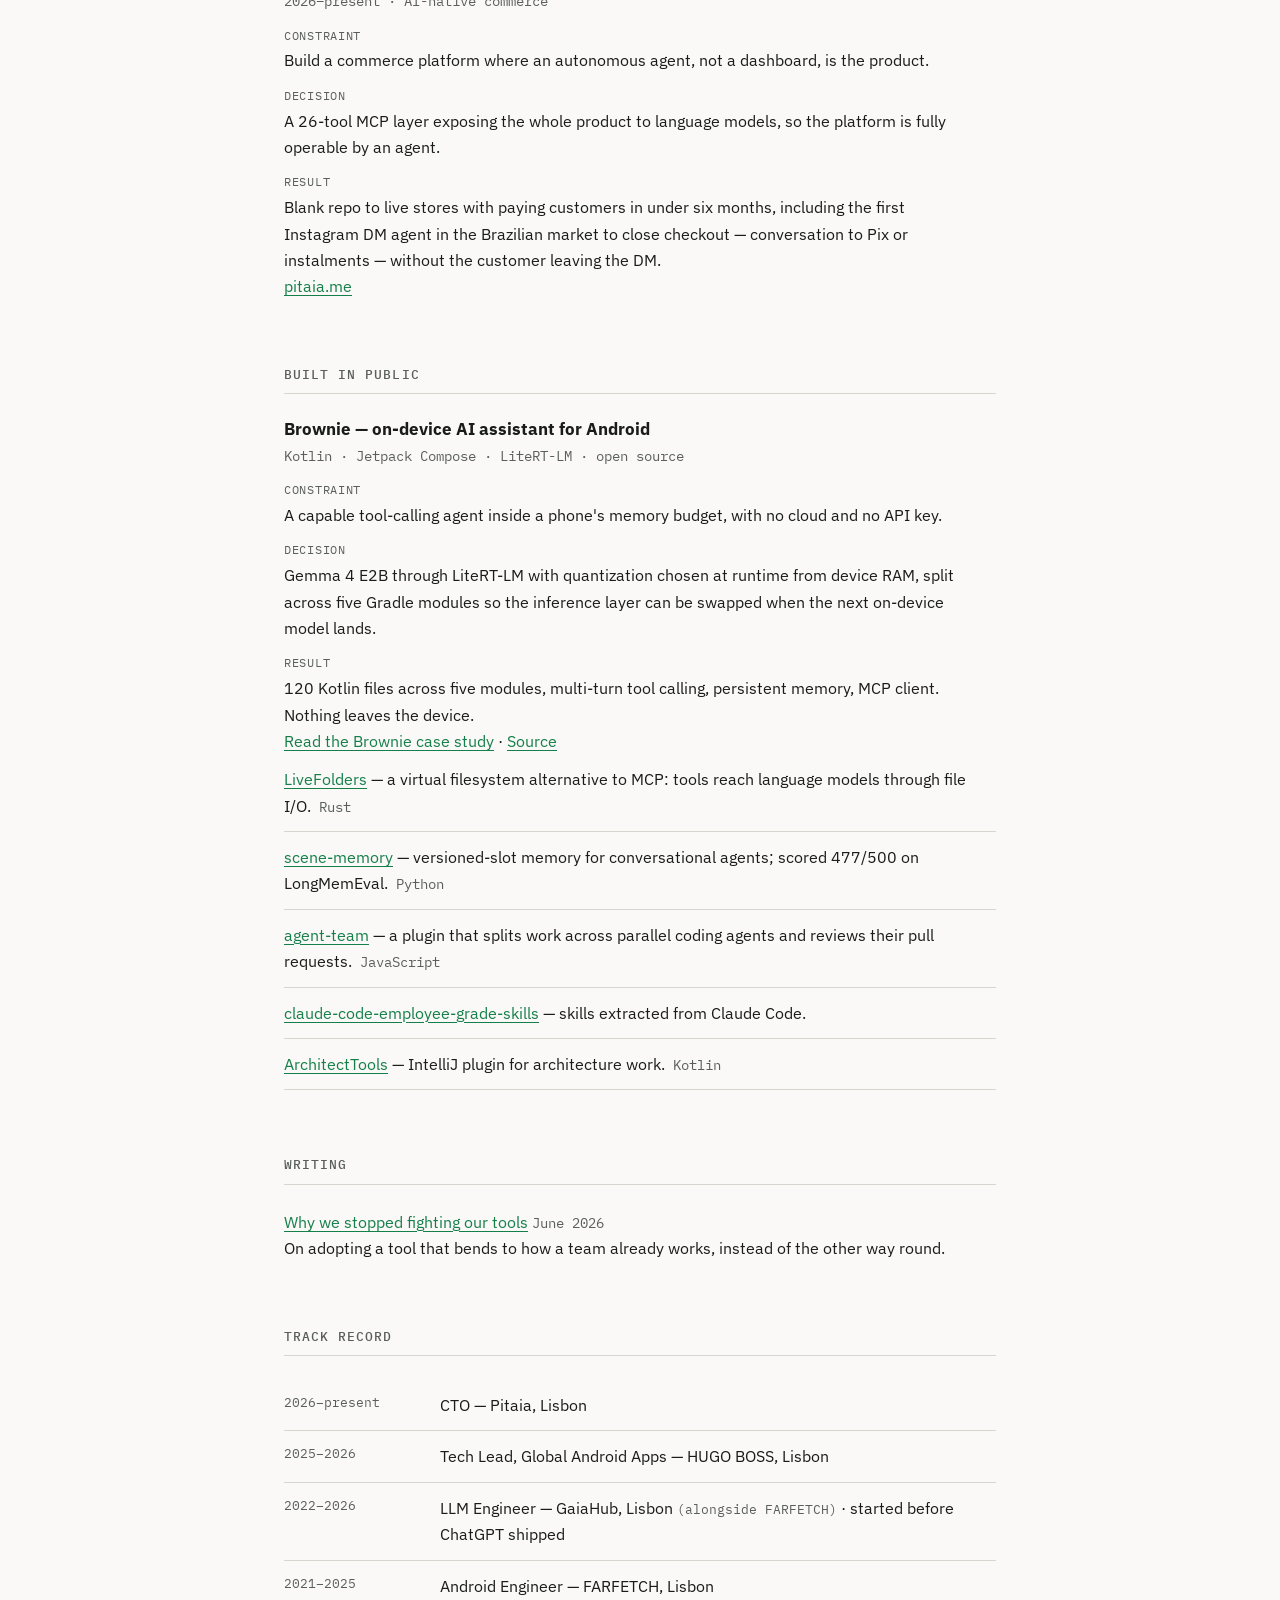
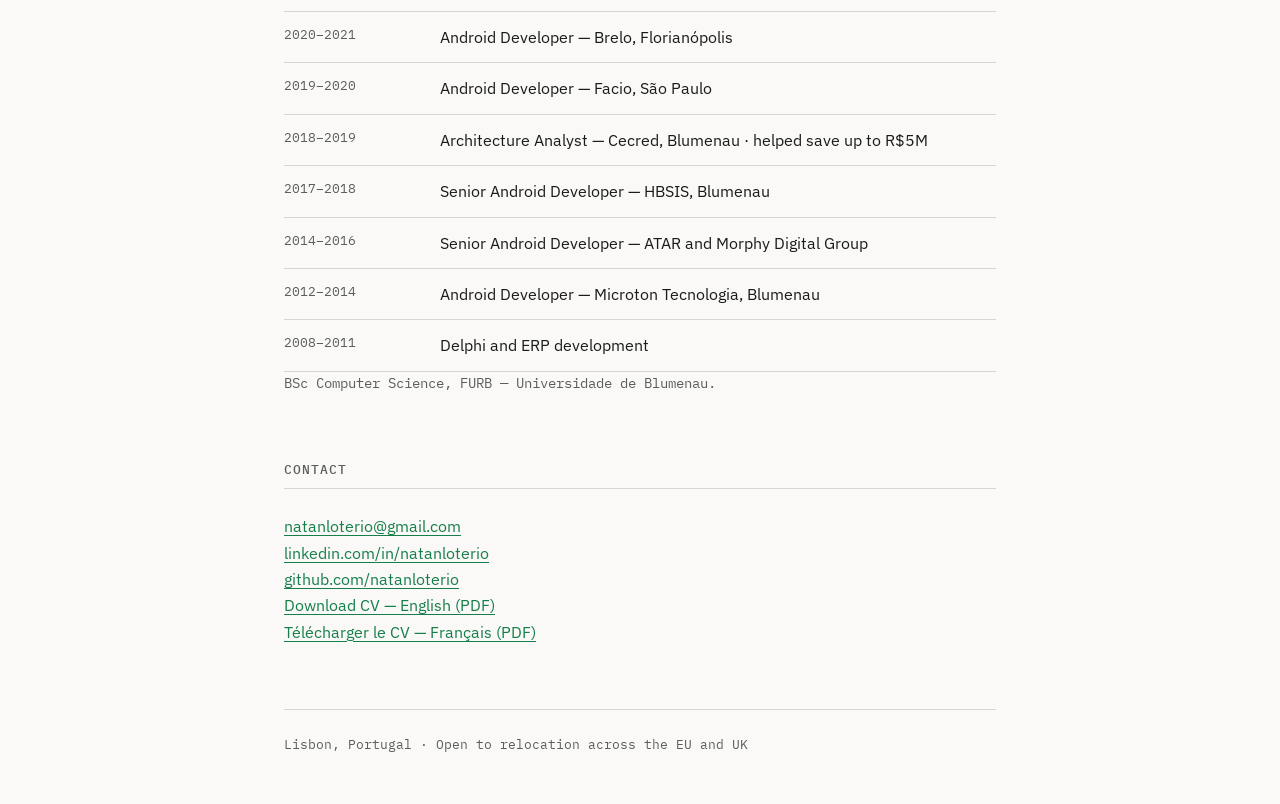
==== commit b49aa1d8: "feat: refresh the CVs and carry their new numbers onto the site Replace both CV PDFs with the new ve" ====
--- a/index.html
+++ b/index.html
@@ -20,6 +20,7 @@
 <link rel="preconnect" href="https://fonts.gstatic.com" crossorigin>
 <link href="https://fonts.googleapis.com/css2?family=IBM+Plex+Mono:wght@400;500&family=IBM+Plex+Sans:wght@400;500&display=swap" rel="stylesheet">
 <link rel="stylesheet" href="assets/site.css">
+<script src="assets/analytics.js" defer></script>
 <script type="application/ld+json">
 {"@context":"https://schema.org","@type":"Person","name":"Natan Loterio","jobTitle":"Senior Android Engineer · Tech Lead","email":"mailto:natanloterio@gmail.com","url":"https://loterio.me/","image":"https://loterio.me/assets/natan.jpg","address":{"@type":"PostalAddress","addressLocality":"Lisbon","addressCountry":"PT"},"alumniOf":{"@type":"CollegeOrUniversity","name":"FURB — Universidade de Blumenau"},"knowsAbout":["Android","Kotlin","Jetpack Compose","On-device machine learning","Mobile architecture"],"sameAs":["https://github.com/natanloterio","https://www.linkedin.com/in/natanloterio","https://natanloterio.substack.com"]}
 </script>
@@ -68,7 +69,7 @@
       <dt>Decision</dt>
       <dd>Insource the codebase as it stood, build the internal Android team from zero, and write the conventions down so a new team could move without a senior engineer in every conversation.</dd>
       <dt>Result</dt>
-      <dd>Development brought in-house; the conventions defined for Android were adopted across the whole mobile organization.</dd>
+      <dd>Development brought in-house, and the conventions defined for Android adopted across the whole mobile organization. Release cycle from 45 days to 15, crash-free sessions from 94% to 99.95%, app size from 230&nbsp;MB to 65.</dd>
     </dl>
     <p><a href="work/hugo-boss.html">Read the HUGO BOSS case study</a> · <a href="https://play.google.com/store/apps/details?id=com.hugoboss.hugoboss" rel="noopener noreferrer">App</a></p>
   </article>
@@ -96,7 +97,7 @@
       <dt>Decision</dt>
       <dd>A 26-tool MCP layer exposing the whole product to language models, so the platform is fully operable by an agent.</dd>
       <dt>Result</dt>
-      <dd>Blank repo to live stores with paying customers in under six months, including the first Instagram DM agent in the Brazilian creator market to close checkout — conversation to Pix or instalments — without the customer leaving the DM.</dd>
+      <dd>Blank repo to live stores with paying customers in under six months, including the first Instagram DM agent in the Brazilian market to close checkout — conversation to Pix or instalments — without the customer leaving the DM.</dd>
     </dl>
     <p><a href="https://pitaia.me" rel="noopener noreferrer">pitaia.me</a></p>
   </article>
@@ -144,7 +145,7 @@
   <ul class="timeline">
     <li><span class="period">2026–present</span><span>CTO — Pitaia, Lisbon</span></li>
     <li><span class="period">2025–2026</span><span>Tech Lead, Global Android Apps — HUGO BOSS, Lisbon</span></li>
-    <li><span class="period">2022–2026</span><span>LLM Engineer — GaiaHub, Lisbon <span class="period">(alongside FARFETCH)</span></span></li>
+    <li><span class="period">2022–2026</span><span>LLM Engineer — GaiaHub, Lisbon <span class="period">(alongside FARFETCH)</span> · started before ChatGPT shipped</span></li>
     <li><span class="period">2021–2025</span><span>Android Engineer — FARFETCH, Lisbon</span></li>
     <li><span class="period">2020–2021</span><span>Android Developer — Brelo, Florianópolis</span></li>
     <li><span class="period">2019–2020</span><span>Android Developer — Facio, São Paulo</span></li>
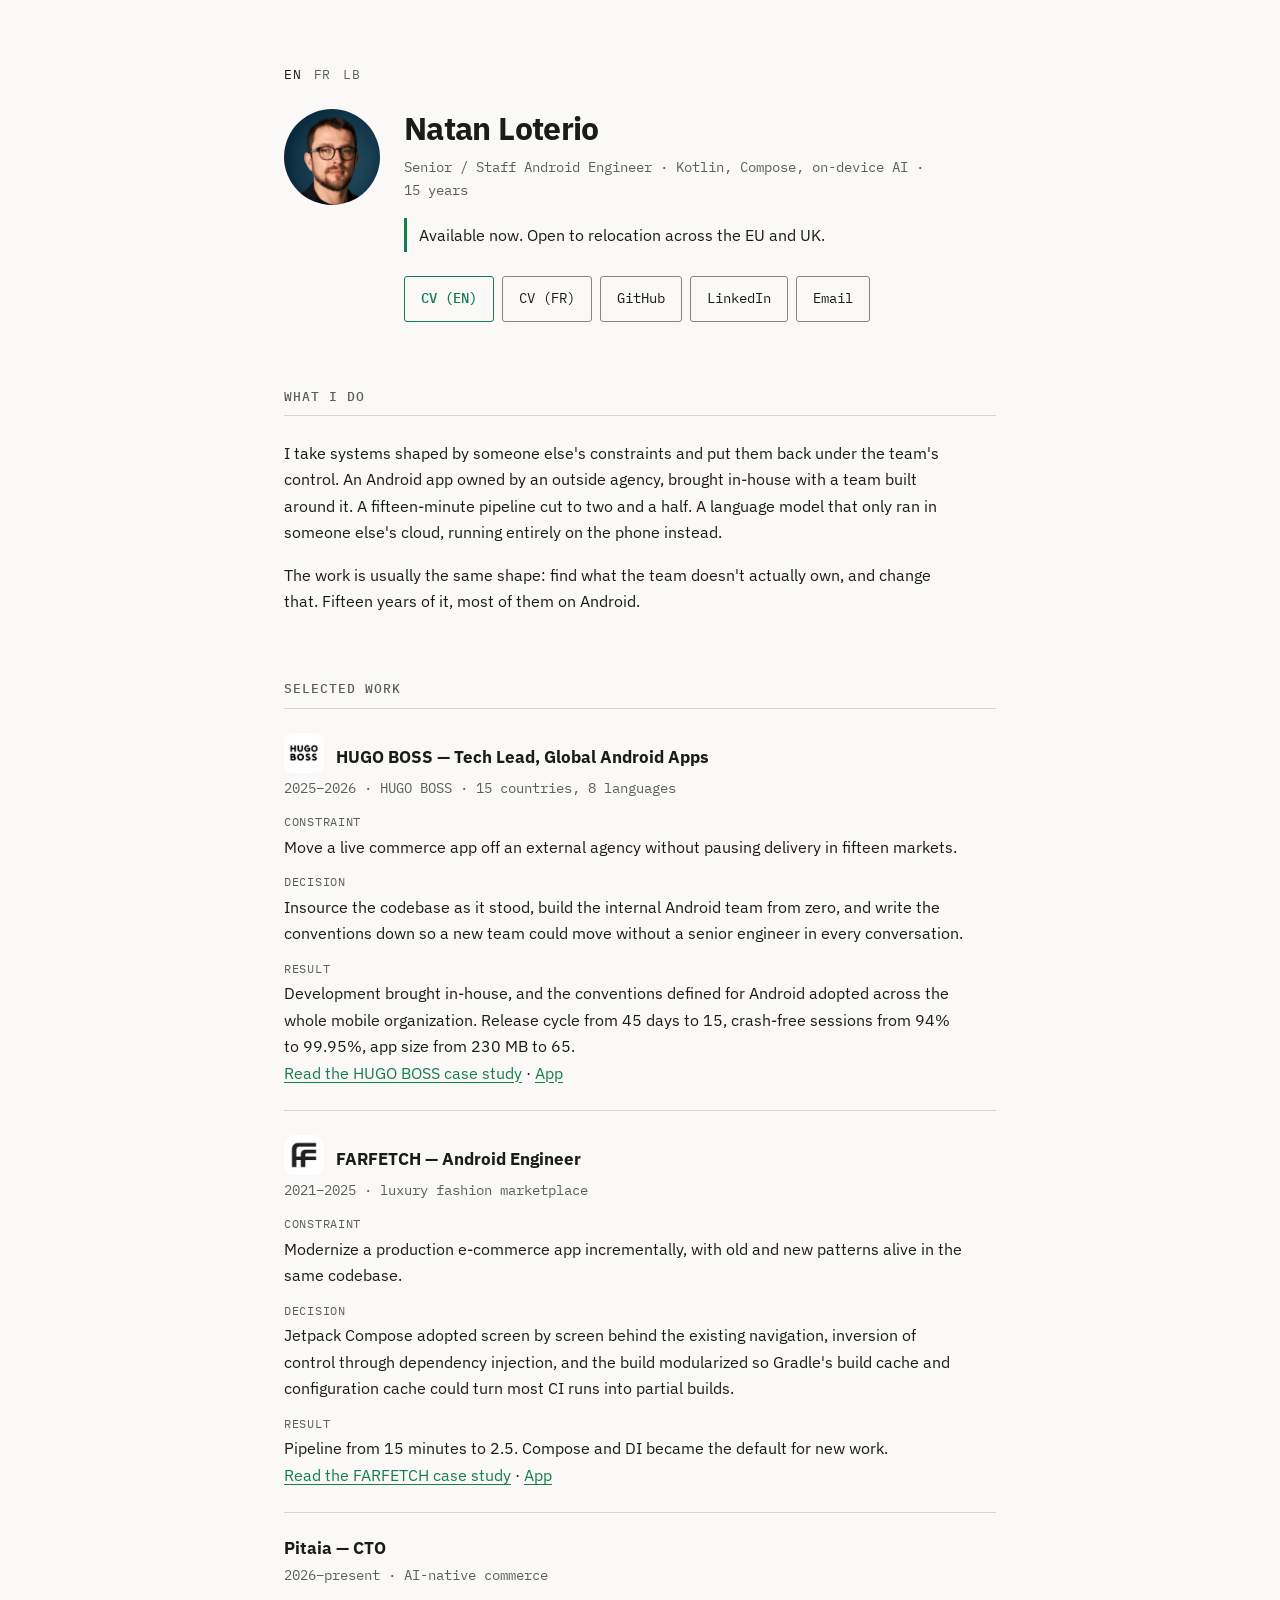
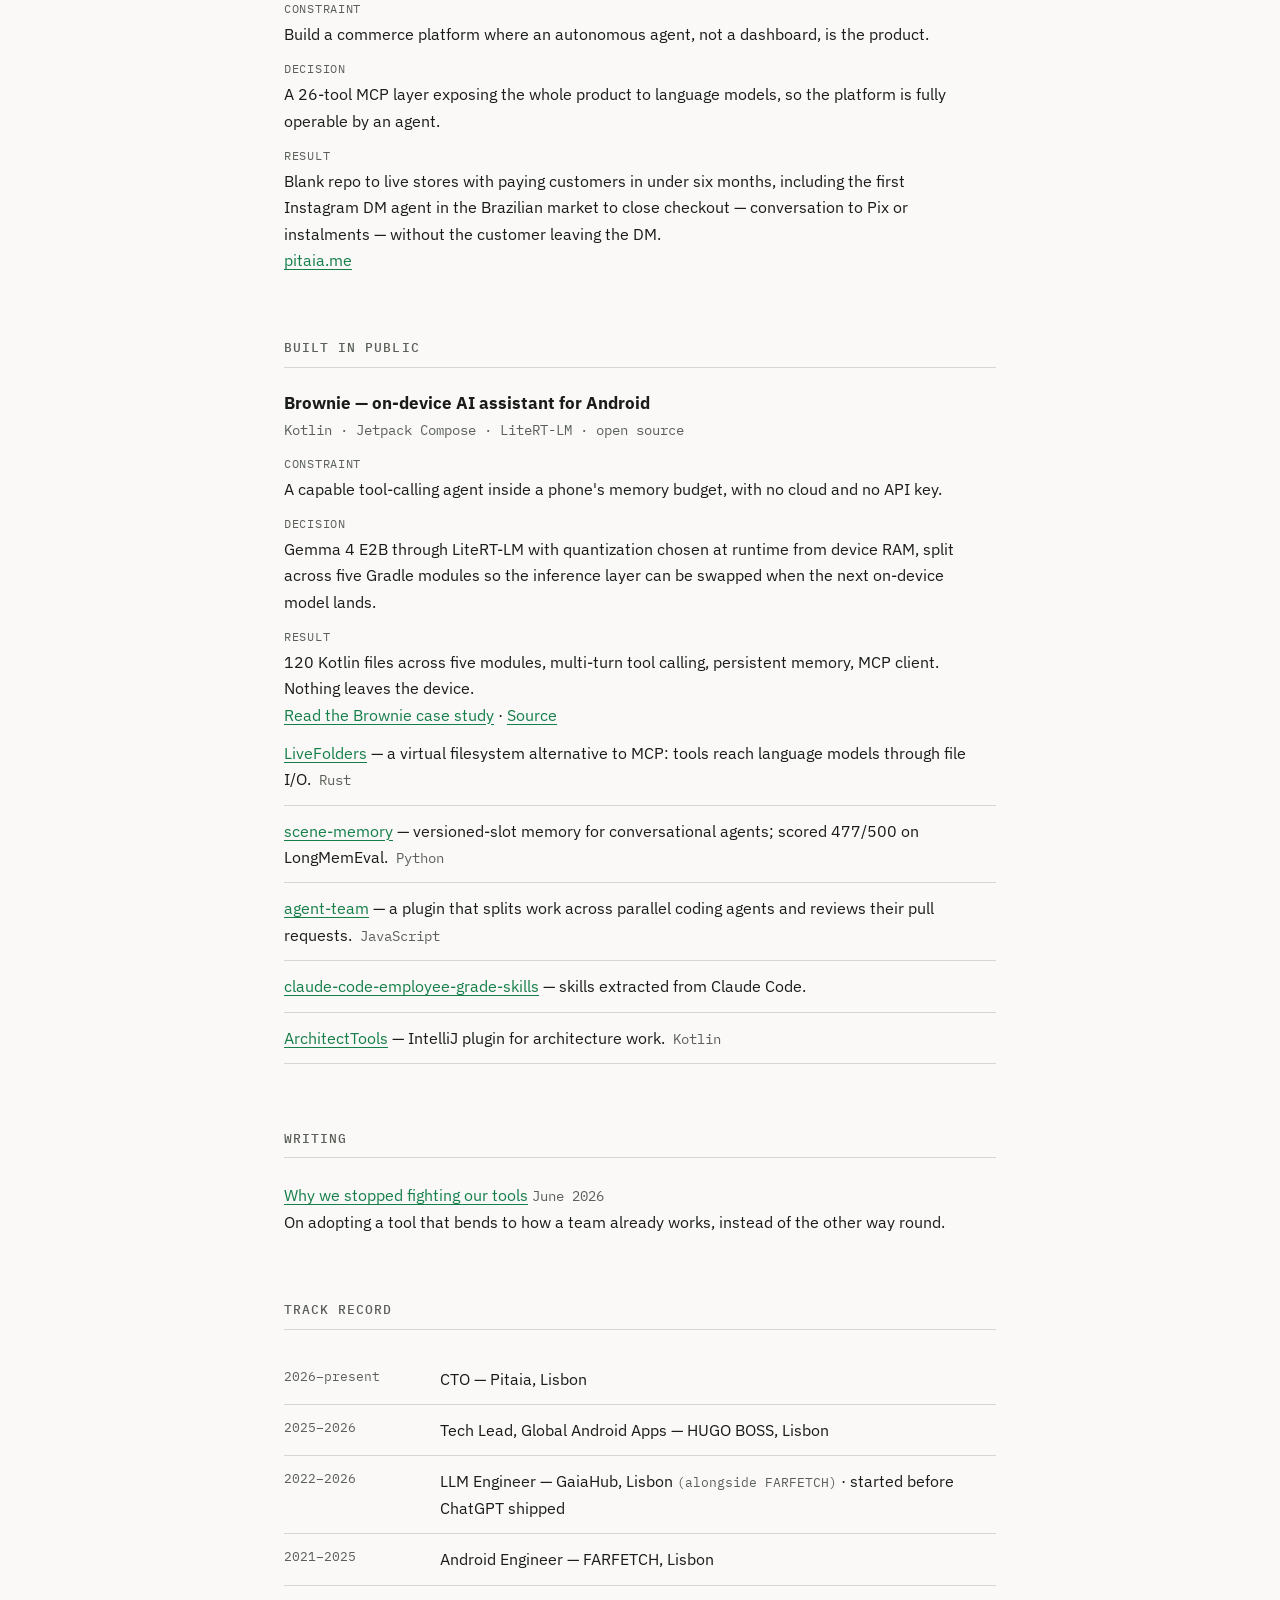
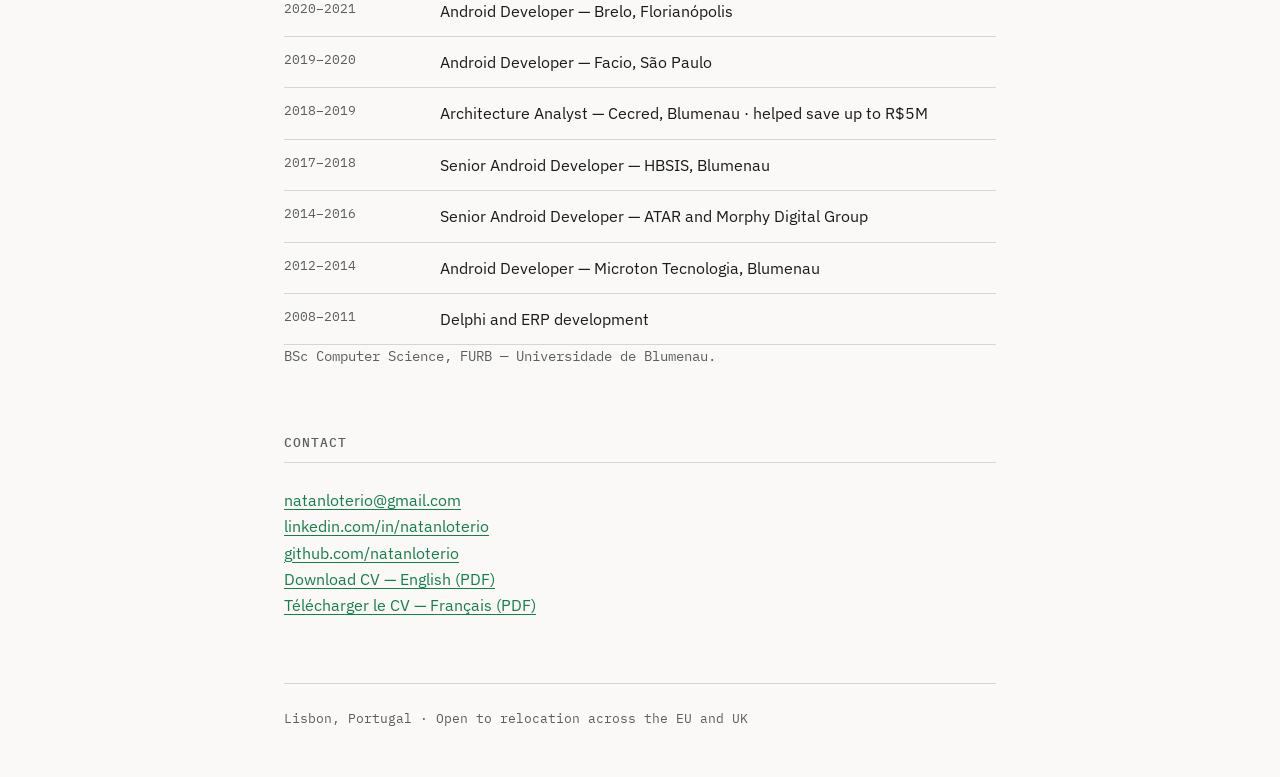
==== commit 88785e77: "fix: drop the nationality application from the hero status line" ====
--- a/index.html
+++ b/index.html
@@ -38,7 +38,7 @@
   <div>
     <h1>Natan Loterio</h1>
     <p class="role">Senior / Staff Android Engineer · Kotlin, Compose, on-device AI · 15&nbsp;years</p>
-    <p class="status">Available now. Open to relocation across the EU and UK, with a Luxembourgish nationality application filed and under review.</p>
+    <p class="status">Available now. Open to relocation across the EU and UK.</p>
     <nav class="actions" aria-label="Profile links">
       <a class="btn primary" href="assets/cv-en.pdf">CV (EN)</a>
       <a class="btn" href="assets/cv-fr.pdf">CV (FR)</a>
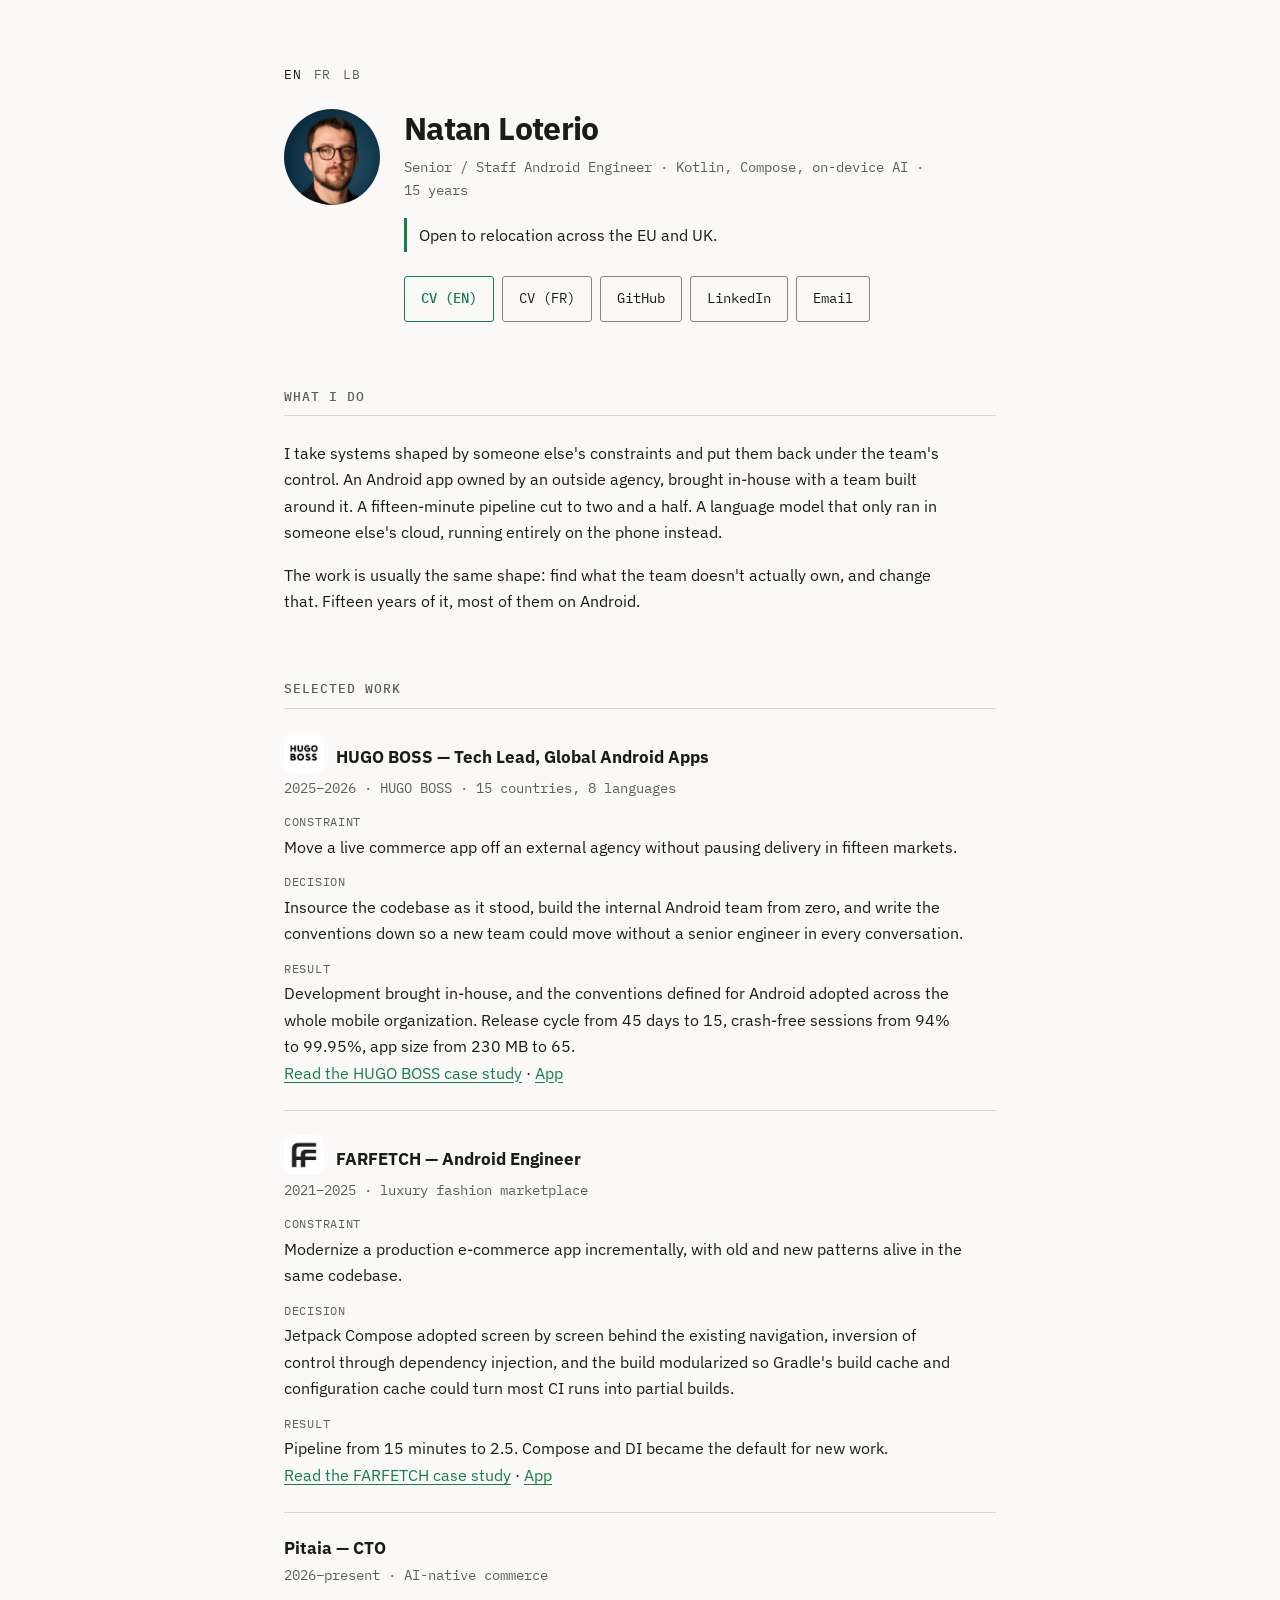
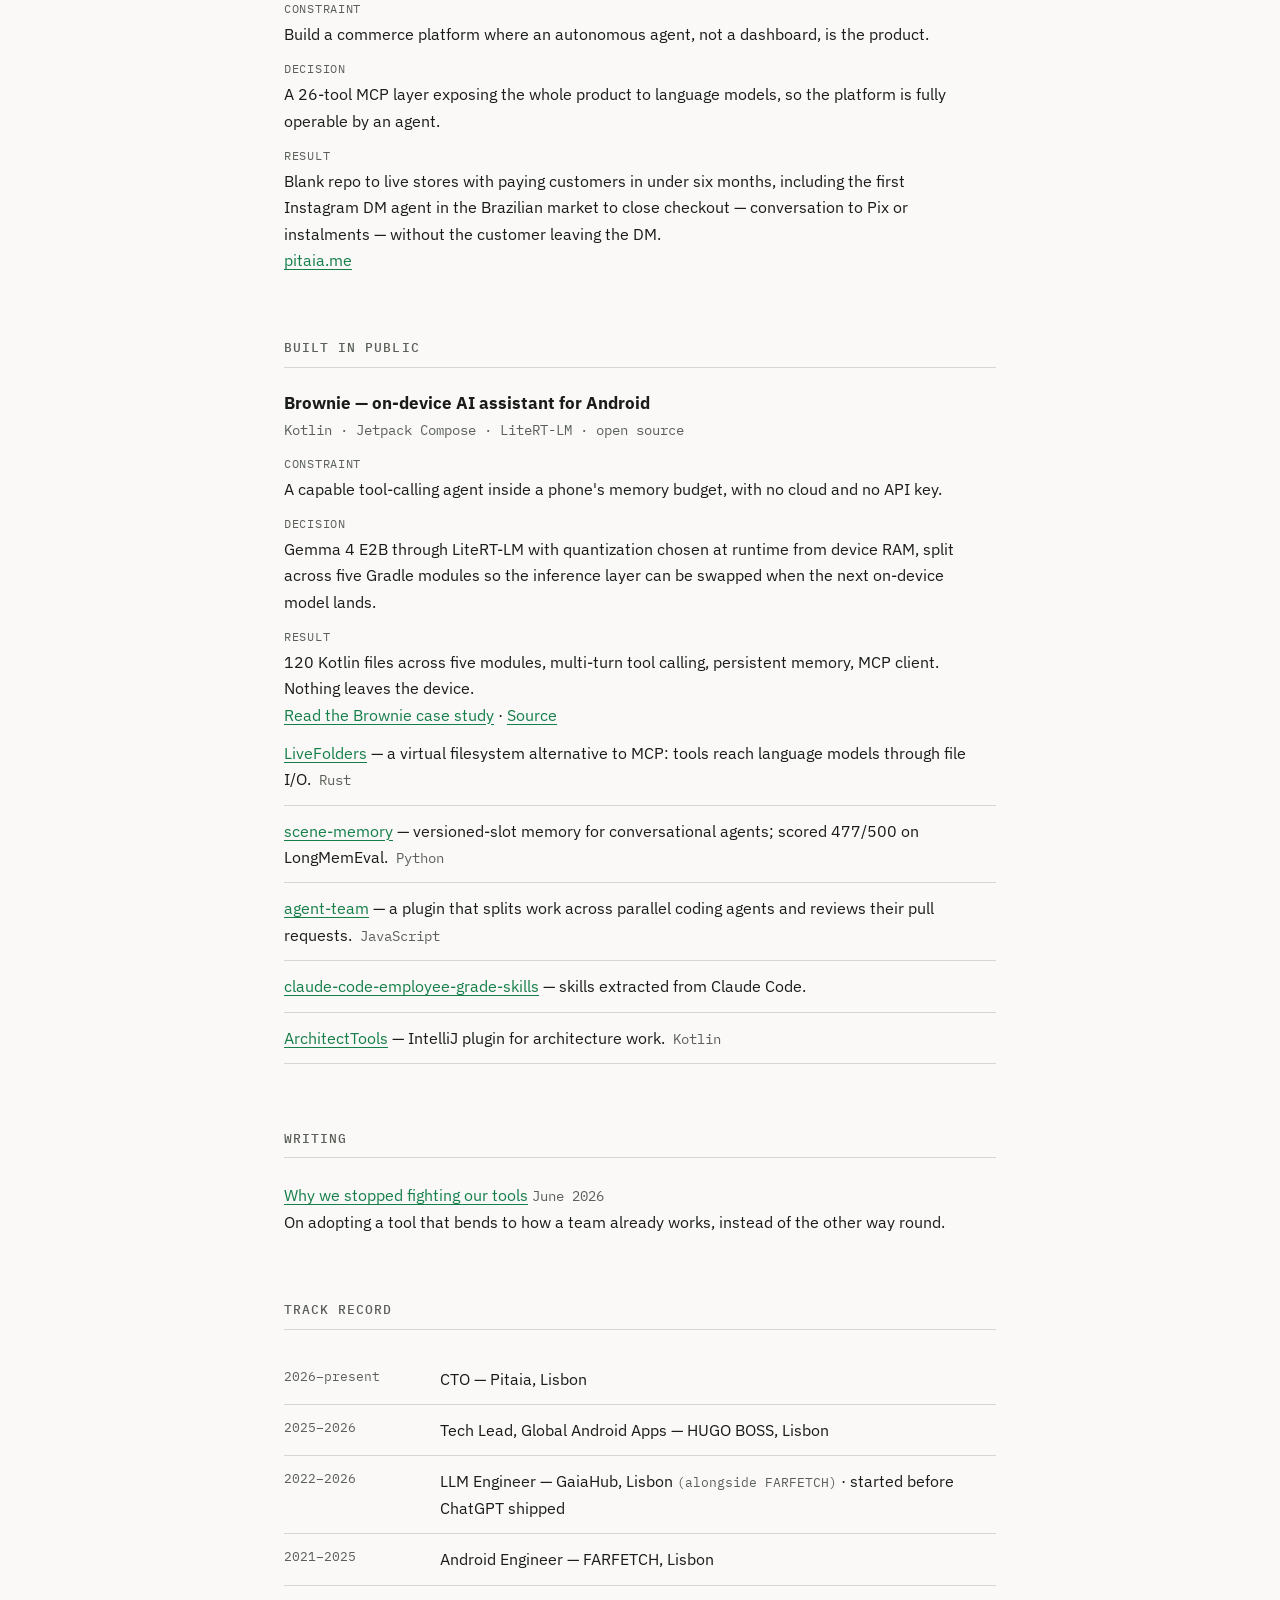
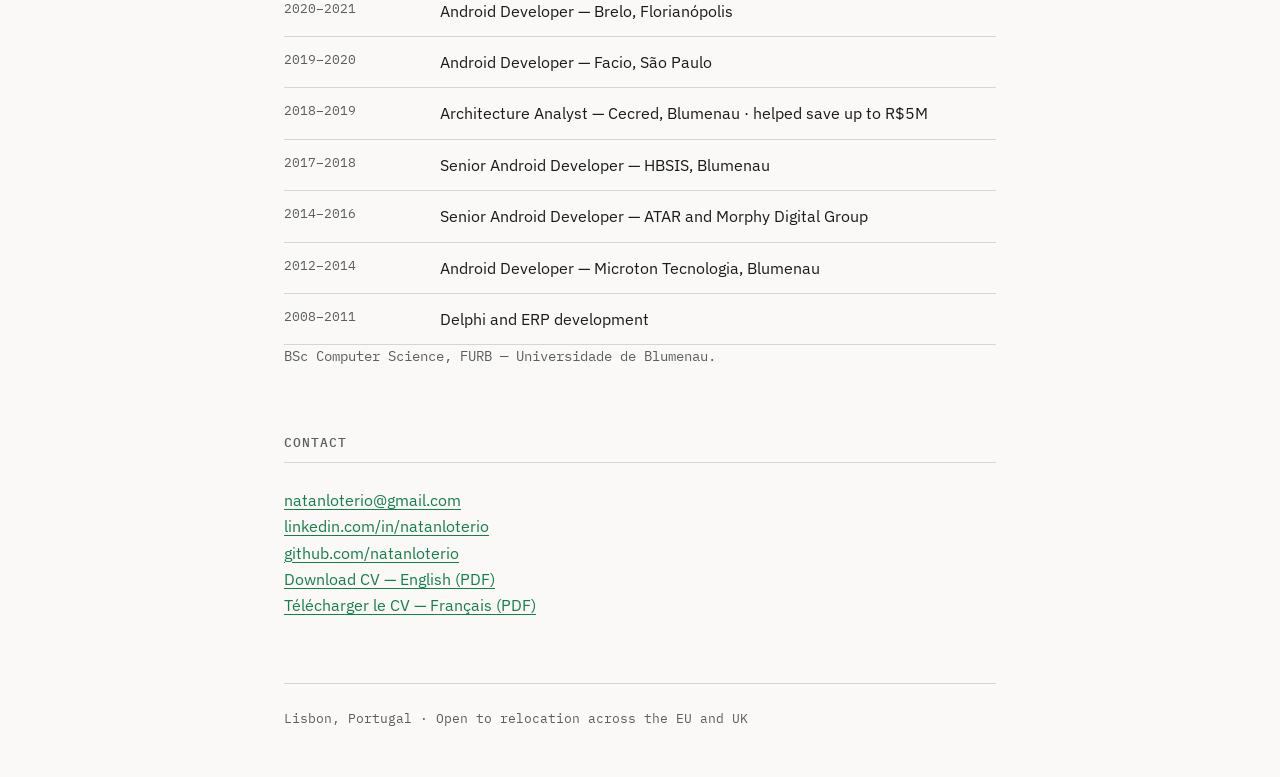
==== commit 53370093: "fix: drop "Available now" from the hero status line" ====
--- a/index.html
+++ b/index.html
@@ -38,7 +38,7 @@
   <div>
     <h1>Natan Loterio</h1>
     <p class="role">Senior / Staff Android Engineer · Kotlin, Compose, on-device AI · 15&nbsp;years</p>
-    <p class="status">Available now. Open to relocation across the EU and UK.</p>
+    <p class="status">Open to relocation across the EU and UK.</p>
     <nav class="actions" aria-label="Profile links">
       <a class="btn primary" href="assets/cv-en.pdf">CV (EN)</a>
       <a class="btn" href="assets/cv-fr.pdf">CV (FR)</a>
